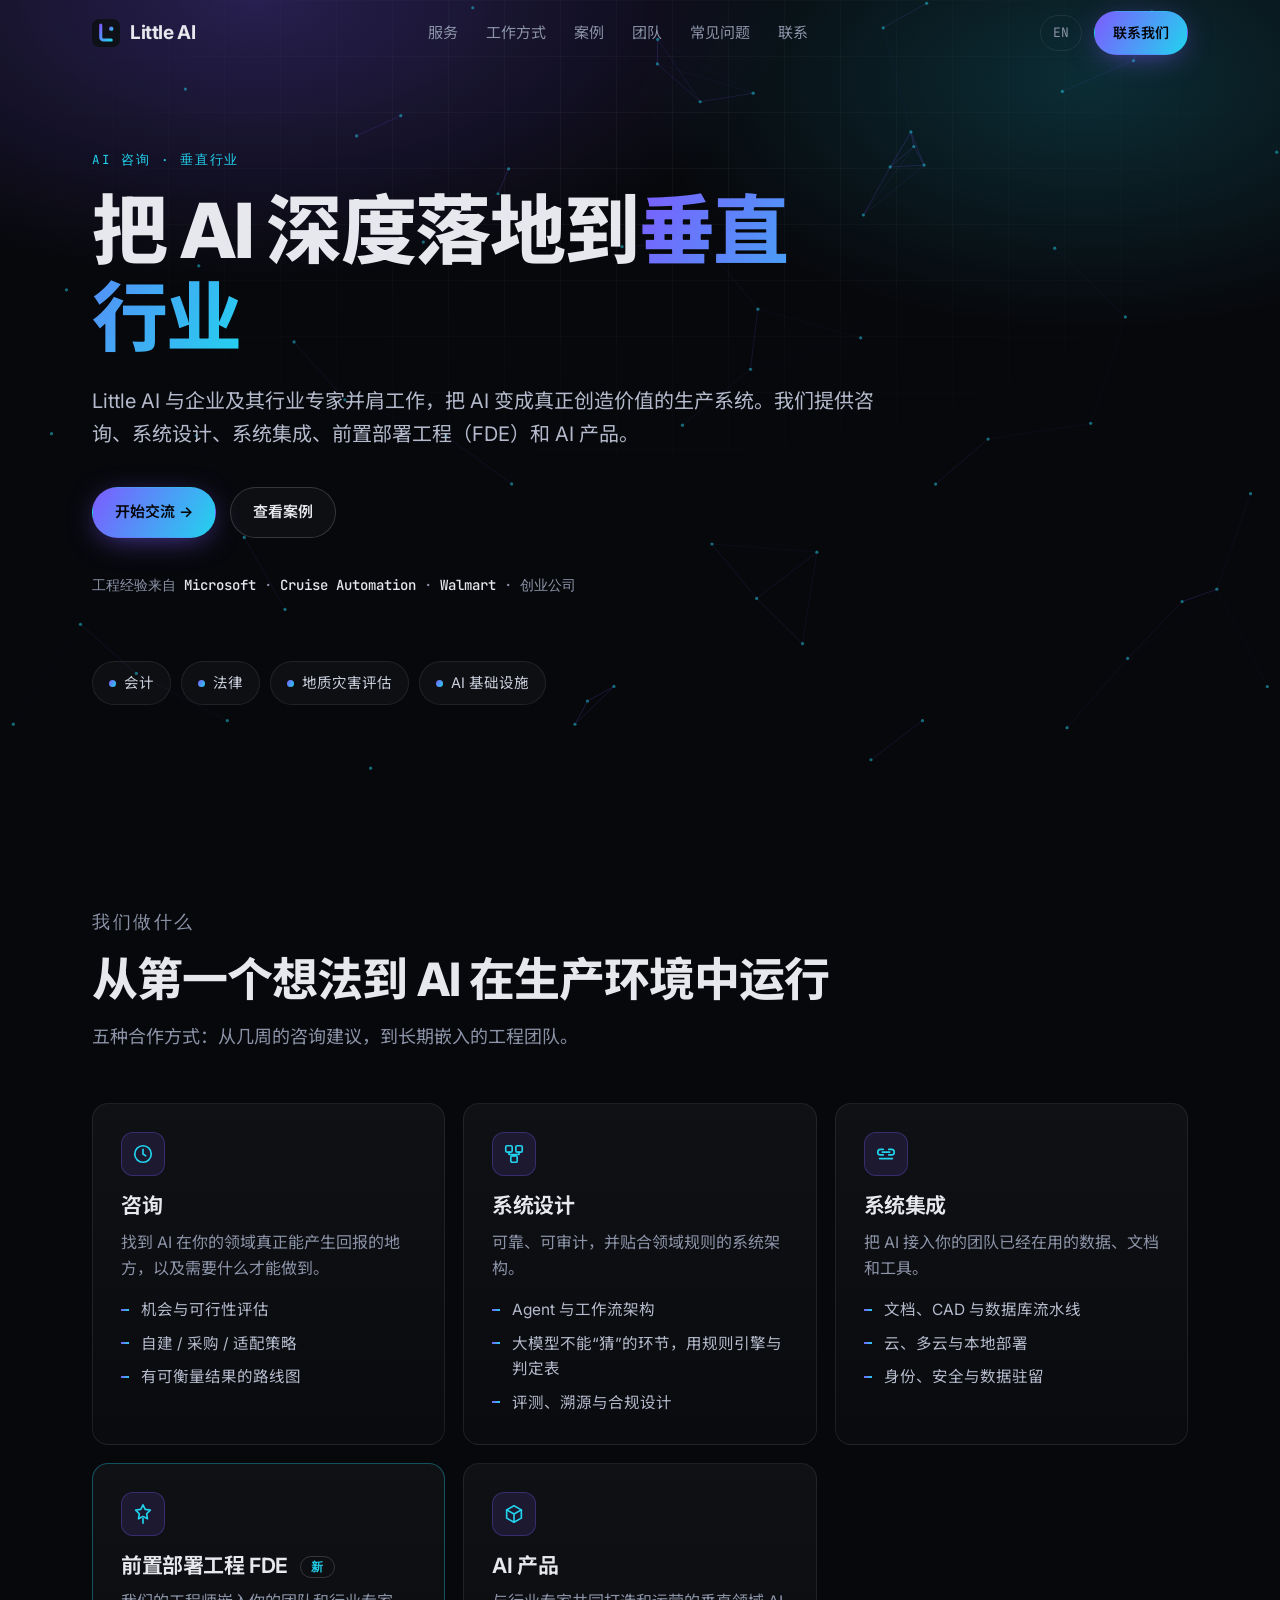
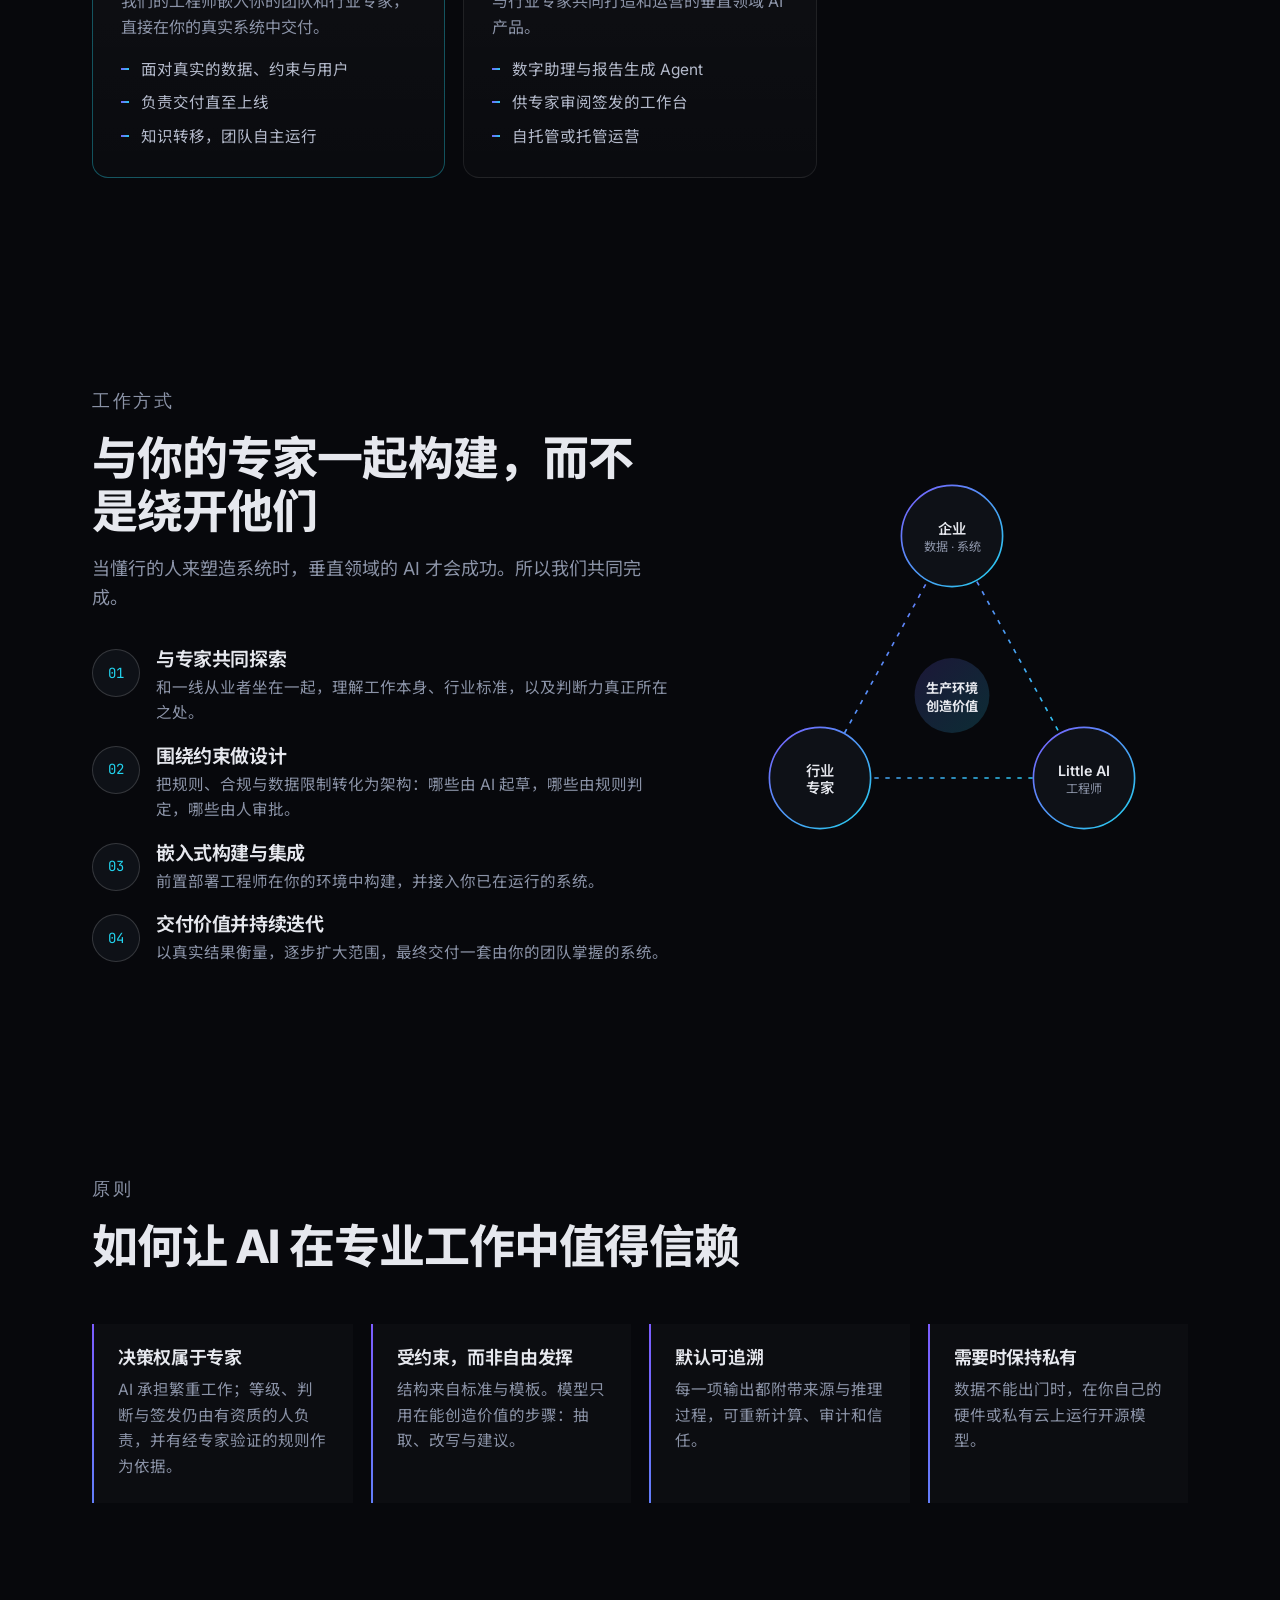
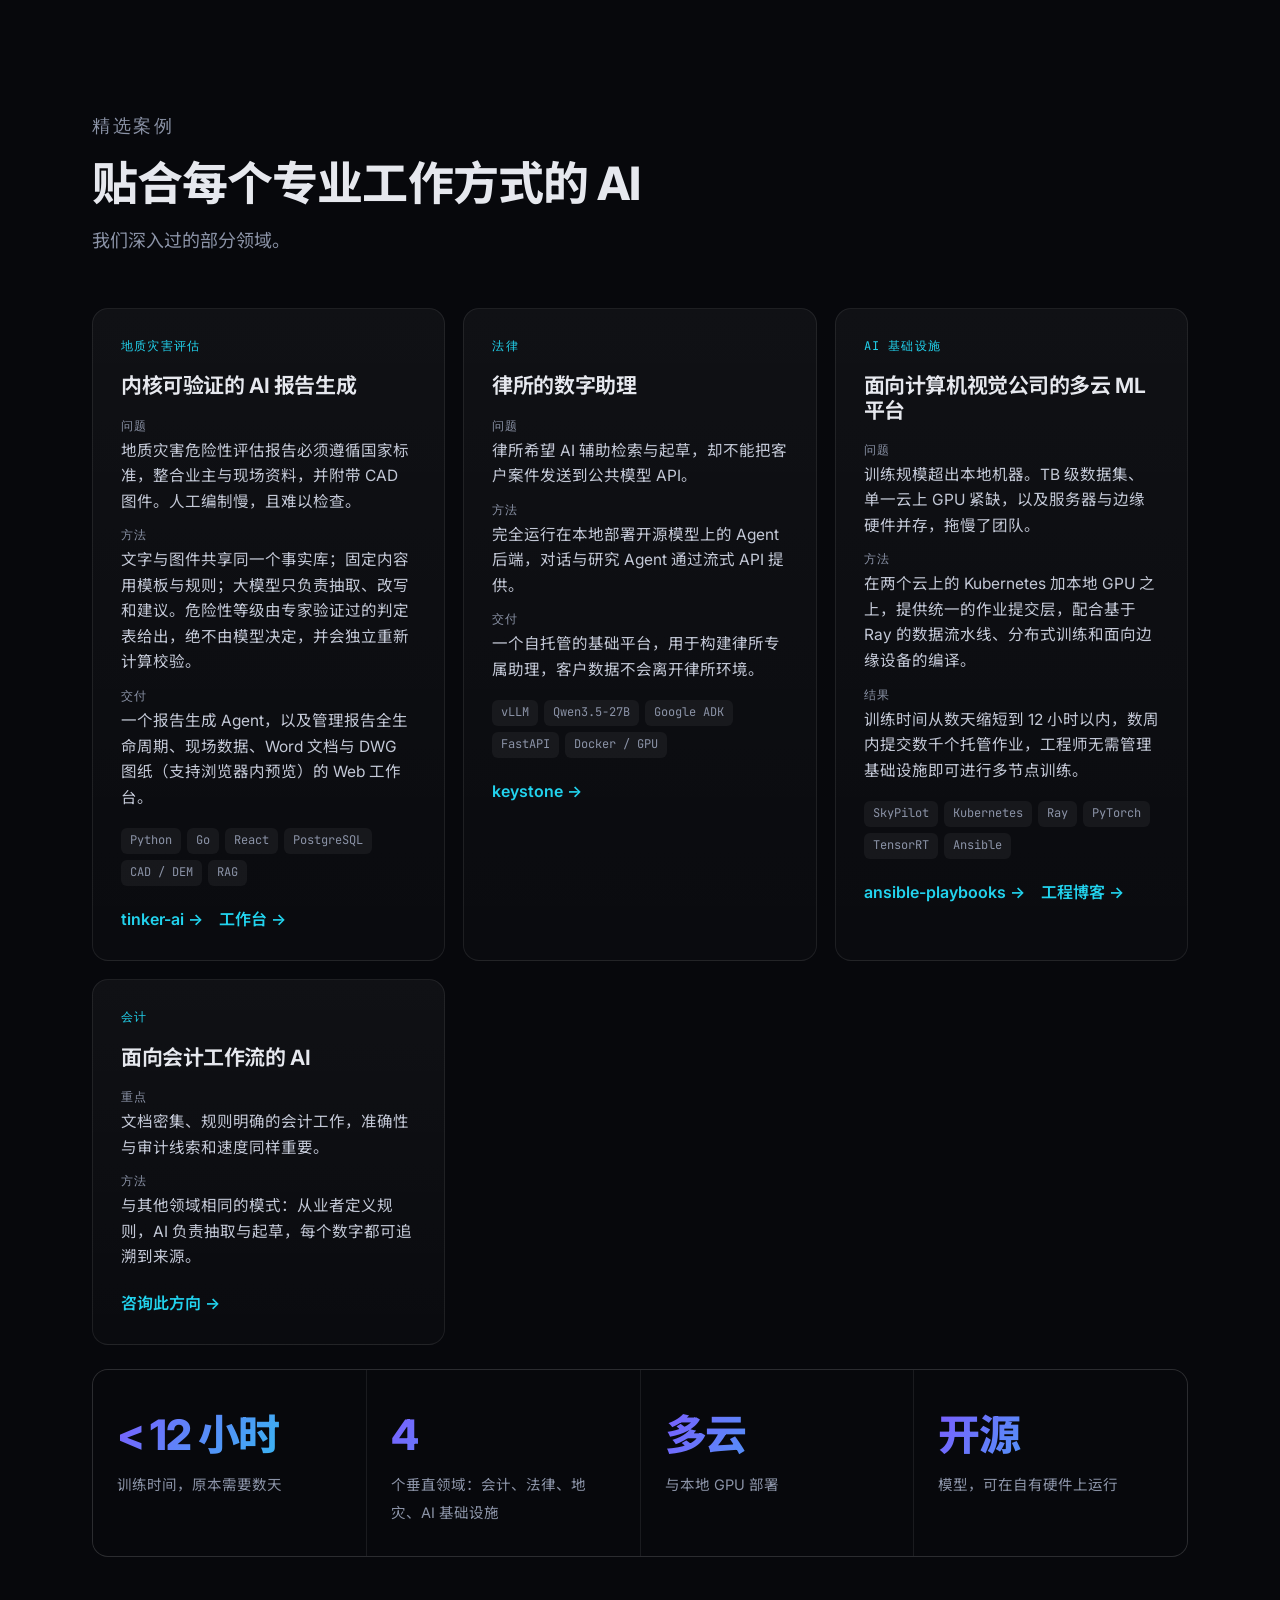
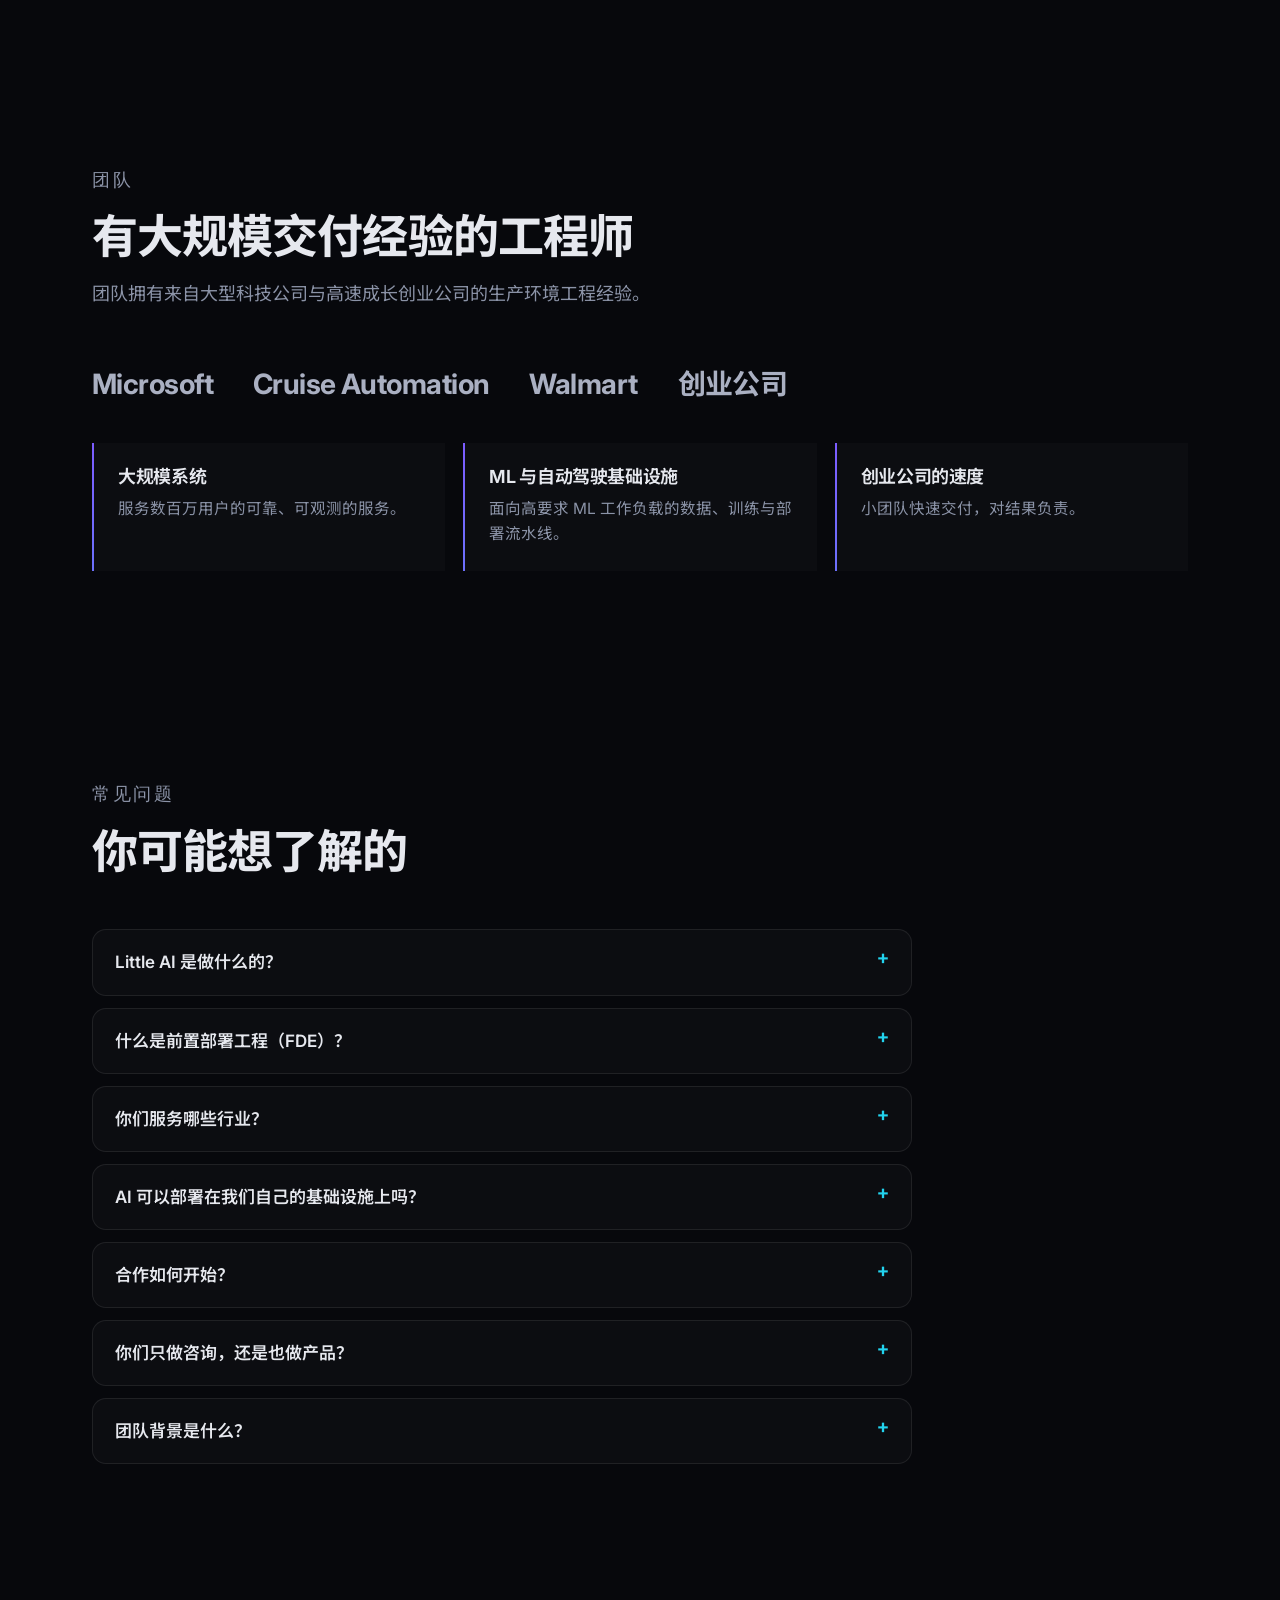
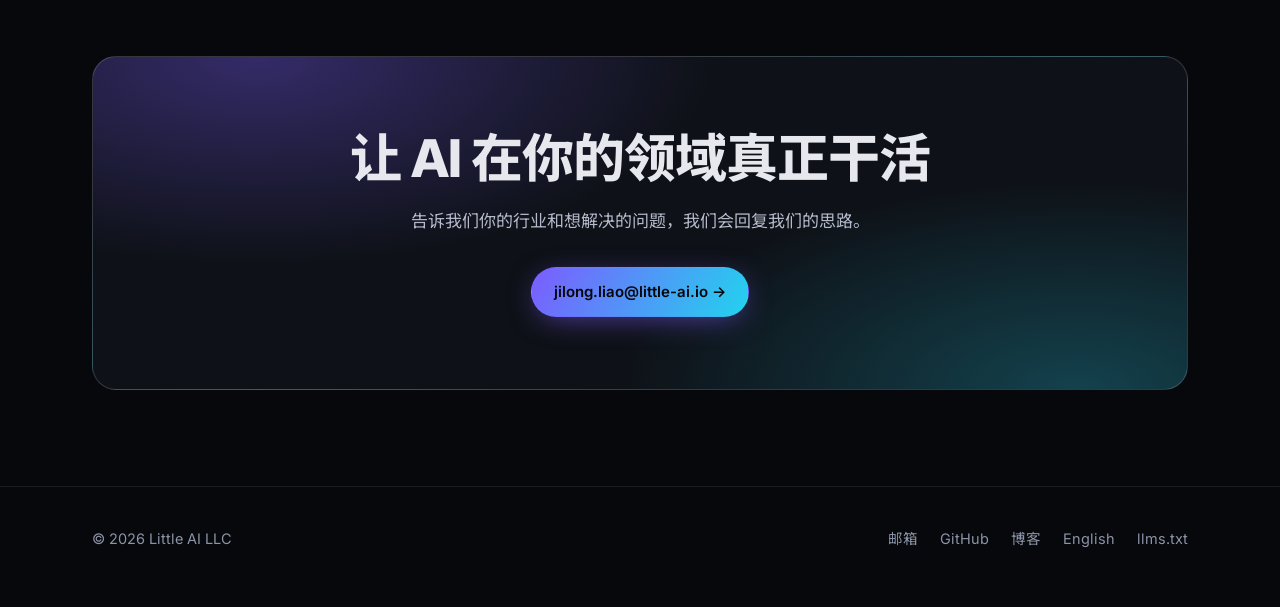
==== zh/index.html @ fb85c28c "Add Little AI landing page" ====
<!doctype html>
<html lang="zh-CN">
<head>
<meta charset="utf-8">
<meta name="viewport" content="width=device-width, initial-scale=1">
<title>Little AI — 垂直行业的 AI 深度落地</title>
<meta name="description" content="Little AI 与企业及行业专家共创，把 AI 落地到垂直领域：咨询、系统设计、系统集成、前置部署工程（FDE）与 AI 产品。">
<link rel="canonical" href="https://www.little-ai.io/zh/">
<link rel="alternate" hreflang="en" href="https://www.little-ai.io/">
<link rel="alternate" hreflang="zh-CN" href="https://www.little-ai.io/zh/">
<link rel="alternate" hreflang="x-default" href="https://www.little-ai.io/">
<link rel="alternate" type="text/markdown" href="index.md">
<meta name="theme-color" content="#07080c">
<meta property="og:type" content="website">
<meta property="og:site_name" content="Little AI">
<meta property="og:title" content="Little AI — 垂直行业的 AI 深度落地">
<meta property="og:description" content="我们与企业和行业专家并肩工作，把 AI 落地到会计、法律、地质灾害评估与 AI 基础设施等领域。">
<meta property="og:url" content="https://www.little-ai.io/zh/">
<meta property="og:image" content="https://www.little-ai.io/assets/og.png">
<meta property="og:locale" content="zh_CN">
<meta property="og:locale:alternate" content="en_US">
<meta name="twitter:card" content="summary_large_image">
<link rel="icon" type="image/svg+xml" href="../assets/favicon.svg">
<link rel="preconnect" href="https://fonts.googleapis.com">
<link rel="preconnect" href="https://fonts.gstatic.com" crossorigin>
<link rel="stylesheet" href="https://fonts.googleapis.com/css2?family=Inter:wght@400;500;600;700;800&family=JetBrains+Mono:wght@400;500&family=Noto+Sans+SC:wght@400;500;700&display=swap">
<link rel="stylesheet" href="../styles.css">
<script type="application/ld+json">
{
  "@context": "https://schema.org",
  "@graph": [
    {
      "@type": "ProfessionalService",
      "@id": "https://www.little-ai.io/#org",
      "name": "Little AI",
      "alternateName": "Little AI LLC",
      "url": "https://www.little-ai.io/zh/",
      "logo": "https://www.little-ai.io/assets/logo.svg",
      "email": "jilong.liao@little-ai.io",
      "description": "Little AI 是一家 AI 咨询公司，与企业和行业专家共同把 AI 深度落地到垂直行业。服务包括：咨询、系统设计、系统集成、前置部署工程（FDE）与 AI 产品。",
      "sameAs": ["https://github.com/little-ai-io", "https://jilongliao.github.io/"],
      "knowsAbout": ["应用 AI", "垂直领域 AI Agent", "前置部署工程", "AI 基础设施", "法律 AI", "会计 AI", "地质灾害危险性评估报告"],
      "areaServed": "Worldwide",
      "hasOfferCatalog": {
        "@type": "OfferCatalog",
        "name": "Little AI 服务",
        "itemListElement": [
          {"@type": "Offer", "itemOffered": {"@type": "Service", "name": "AI 咨询", "description": "找到 AI 在你所在领域真正创造价值的地方，并规划落地路径。"}},
          {"@type": "Offer", "itemOffered": {"@type": "Service", "name": "系统设计", "description": "可靠、可审计、贴合领域规则的 AI 系统架构。"}},
          {"@type": "Offer", "itemOffered": {"@type": "Service", "name": "系统集成", "description": "把 AI 接入现有的数据、文档与工作流。"}},
          {"@type": "Offer", "itemOffered": {"@type": "Service", "name": "前置部署工程（FDE）", "description": "工程师嵌入你的团队与行业专家，把 AI 交付到生产环境。"}},
          {"@type": "Offer", "itemOffered": {"@type": "Service", "name": "AI 产品", "description": "与行业专家共同打造和运营的垂直领域 AI 产品。"}}
        ]
      }
    },
    {
      "@type": "WebSite",
      "@id": "https://www.little-ai.io/#site",
      "url": "https://www.little-ai.io/",
      "name": "Little AI",
      "inLanguage": ["en", "zh-CN"],
      "publisher": {"@id": "https://www.little-ai.io/#org"}
    },
    {
      "@type": "WebPage",
      "@id": "https://www.little-ai.io/zh/#page",
      "url": "https://www.little-ai.io/zh/",
      "name": "Little AI — 垂直行业的 AI 深度落地",
      "inLanguage": "zh-CN",
      "isPartOf": {"@id": "https://www.little-ai.io/#site"},
      "about": {"@id": "https://www.little-ai.io/#org"}
    },
    {
      "@type": "FAQPage",
      "mainEntity": [
        {"@type": "Question", "name": "Little AI 是做什么的？", "acceptedAnswer": {"@type": "Answer", "text": "Little AI 帮助企业把 AI 深度整合进垂直领域。我们与企业及其行业专家共同工作，提供咨询、系统设计、系统集成、前置部署工程和 AI 产品。"}},
        {"@type": "Question", "name": "什么是前置部署工程（FDE）？", "acceptedAnswer": {"@type": "Answer", "text": "我们的工程师嵌入你的团队与行业专家，直接面对真实的数据和系统，负责交付直至上线，并把知识转移给你的团队，使其能够自行运行和扩展系统。"}},
        {"@type": "Question", "name": "你们服务哪些行业？", "acceptedAnswer": {"@type": "Answer", "text": "目前涉及会计、法律、地质灾害评估和 AI 基础设施。这套方法适用于任何有专业知识、标准规范和大量文档的领域。"}},
        {"@type": "Question", "name": "AI 可以部署在我们自己的基础设施上吗？", "acceptedAnswer": {"@type": "Answer", "text": "可以。当数据不能离开你的环境时，我们会在本地或私有云部署开源模型，例如运行在自托管模型上的律所助手。"}},
        {"@type": "Question", "name": "合作如何开始？", "acceptedAnswer": {"@type": "Answer", "text": "给我们发邮件。我们先与你的团队和行业专家做一次简短的需求沟通，再约定一个聚焦的首个交付物，先证明价值再扩大规模。"}},
        {"@type": "Question", "name": "你们只做咨询，还是也做产品？", "acceptedAnswer": {"@type": "Answer", "text": "两者都做。咨询与工程交付是我们的核心工作，同时我们也与行业专家一起打造垂直领域的 AI 产品。"}},
        {"@type": "Question", "name": "团队背景是什么？", "acceptedAnswer": {"@type": "Answer", "text": "团队成员拥有来自 Microsoft、Cruise Automation、Walmart 以及多家创业公司的生产环境工程经验。"}}
      ]
    }
  ]
}
</script>
</head>
<body>
<a class="skip" href="#main">跳到正文</a>

<header class="nav">
  <div class="wrap nav-inner">
    <a class="brand" href="./" aria-label="Little AI 首页"><img src="../assets/logo.svg" alt="" width="28" height="28">Little AI</a>
    <nav class="nav-links" id="nav-links" aria-label="主导航">
      <a href="#services">服务</a>
      <a href="#approach">工作方式</a>
      <a href="#work">案例</a>
      <a href="#team">团队</a>
      <a href="#faq">常见问题</a>
      <a href="#contact">联系</a>
    </nav>
    <div class="nav-actions">
      <a class="lang" href="../" hreflang="en" lang="en">EN</a>
      <a class="btn btn-primary btn-sm nav-cta" href="mailto:jilong.liao@little-ai.io?subject=Little%20AI%20%E5%92%A8%E8%AF%A2">联系我们</a>
      <button class="menu-btn" type="button" aria-label="菜单" aria-expanded="false" aria-controls="nav-links">
        <svg width="20" height="20" viewBox="0 0 24 24" fill="none" stroke="currentColor" stroke-width="2" stroke-linecap="round"><path d="M4 7h16M4 12h16M4 17h16"/></svg>
      </button>
    </div>
  </div>
</header>

<main id="main">
  <section class="hero" aria-labelledby="h-hero">
    <canvas id="net" aria-hidden="true"></canvas>
    <div class="wrap">
      <p class="eyebrow">AI 咨询 · 垂直行业</p>
      <h1 id="h-hero">把 AI 深度落地到<span class="grad-text">垂直行业</span></h1>
      <p class="lead">Little AI 与企业及其行业专家并肩工作，把 AI 变成真正创造价值的生产系统。我们提供咨询、系统设计、系统集成、前置部署工程（FDE）和 AI 产品。</p>
      <div class="hero-cta">
        <a class="btn btn-primary" href="mailto:jilong.liao@little-ai.io?subject=Little%20AI%20%E5%92%A8%E8%AF%A2">开始交流 →</a>
        <a class="btn btn-ghost" href="#work">查看案例</a>
      </div>
      <p class="hero-exp">工程经验来自 <b>Microsoft</b> · <b>Cruise Automation</b> · <b>Walmart</b> · 创业公司</p>
      <ul class="domains" aria-label="涉及领域">
        <li class="chip">会计</li>
        <li class="chip">法律</li>
        <li class="chip">地质灾害评估</li>
        <li class="chip">AI 基础设施</li>
      </ul>
    </div>
  </section>

  <section id="services" aria-labelledby="h-services">
    <div class="wrap">
      <div class="sec-head reveal">
        <p class="eyebrow">我们做什么</p>
        <h2 id="h-services">从第一个想法到 AI 在生产环境中运行</h2>
        <p>五种合作方式：从几周的咨询建议，到长期嵌入的工程团队。</p>
      </div>
      <div class="grid g-services">
        <article class="card reveal">
          <div class="icon"><svg viewBox="0 0 24 24" fill="none" stroke="currentColor" stroke-width="1.8" stroke-linecap="round" stroke-linejoin="round" aria-hidden="true"><circle cx="12" cy="12" r="9"/><path d="M12 7v5l3 2"/></svg></div>
          <h3>咨询</h3>
          <p>找到 AI 在你的领域真正能产生回报的地方，以及需要什么才能做到。</p>
          <ul><li>机会与可行性评估</li><li>自建 / 采购 / 适配策略</li><li>有可衡量结果的路线图</li></ul>
        </article>
        <article class="card reveal">
          <div class="icon"><svg viewBox="0 0 24 24" fill="none" stroke="currentColor" stroke-width="1.8" stroke-linecap="round" stroke-linejoin="round" aria-hidden="true"><rect x="3" y="3" width="7" height="7" rx="1.5"/><rect x="14" y="3" width="7" height="7" rx="1.5"/><rect x="8.5" y="14" width="7" height="7" rx="1.5"/><path d="M6.5 10v2.5h11V10M12 12.5V14"/></svg></div>
          <h3>系统设计</h3>
          <p>可靠、可审计，并贴合领域规则的系统架构。</p>
          <ul><li>Agent 与工作流架构</li><li>大模型不能“猜”的环节，用规则引擎与判定表</li><li>评测、溯源与合规设计</li></ul>
        </article>
        <article class="card reveal">
          <div class="icon"><svg viewBox="0 0 24 24" fill="none" stroke="currentColor" stroke-width="1.8" stroke-linecap="round" stroke-linejoin="round" aria-hidden="true"><path d="M9 7H6a3 3 0 0 0 0 6h3M15 7h3a3 3 0 0 1 0 6h-3M8 10h8"/><path d="M5 17h14"/></svg></div>
          <h3>系统集成</h3>
          <p>把 AI 接入你的团队已经在用的数据、文档和工具。</p>
          <ul><li>文档、CAD 与数据库流水线</li><li>云、多云与本地部署</li><li>身份、安全与数据驻留</li></ul>
        </article>
        <article class="card featured reveal">
          <div class="icon"><svg viewBox="0 0 24 24" fill="none" stroke="currentColor" stroke-width="1.8" stroke-linecap="round" stroke-linejoin="round" aria-hidden="true"><path d="M12 2l2.4 5 5.6.8-4 3.9.9 5.5-4.9-2.6-4.9 2.6.9-5.5-4-3.9 5.6-.8z"/><path d="M12 17v5"/></svg></div>
          <h3>前置部署工程 FDE <span class="tag">新</span></h3>
          <p>我们的工程师嵌入你的团队和行业专家，直接在你的真实系统中交付。</p>
          <ul><li>面对真实的数据、约束与用户</li><li>负责交付直至上线</li><li>知识转移，团队自主运行</li></ul>
        </article>
        <article class="card reveal">
          <div class="icon"><svg viewBox="0 0 24 24" fill="none" stroke="currentColor" stroke-width="1.8" stroke-linecap="round" stroke-linejoin="round" aria-hidden="true"><path d="M12 3l8 4.5v9L12 21l-8-4.5v-9z"/><path d="M12 12l8-4.5M12 12v9M12 12L4 7.5"/></svg></div>
          <h3>AI 产品</h3>
          <p>与行业专家共同打造和运营的垂直领域 AI 产品。</p>
          <ul><li>数字助理与报告生成 Agent</li><li>供专家审阅签发的工作台</li><li>自托管或托管运营</li></ul>
        </article>
      </div>
    </div>
  </section>

  <section id="approach" aria-labelledby="h-approach">
    <div class="wrap approach">
      <div>
        <div class="sec-head reveal" style="margin-bottom:36px">
          <p class="eyebrow">工作方式</p>
          <h2 id="h-approach">与你的专家一起构建，而不是绕开他们</h2>
          <p>当懂行的人来塑造系统时，垂直领域的 AI 才会成功。所以我们共同完成。</p>
        </div>
        <ol class="steps">
          <li class="reveal"><h3>与专家共同探索</h3><p>和一线从业者坐在一起，理解工作本身、行业标准，以及判断力真正所在之处。</p></li>
          <li class="reveal"><h3>围绕约束做设计</h3><p>把规则、合规与数据限制转化为架构：哪些由 AI 起草，哪些由规则判定，哪些由人审批。</p></li>
          <li class="reveal"><h3>嵌入式构建与集成</h3><p>前置部署工程师在你的环境中构建，并接入你已在运行的系统。</p></li>
          <li class="reveal"><h3>交付价值并持续迭代</h3><p>以真实结果衡量，逐步扩大范围，最终交付一套由你的团队掌握的系统。</p></li>
        </ol>
      </div>
      <figure class="reveal" style="margin:0">
        <svg class="triad" viewBox="0 0 400 380" role="img" aria-labelledby="triad-t">
          <title id="triad-t">Little AI 与企业及行业专家共同构建</title>
          <defs><linearGradient id="g" x1="0" y1="0" x2="1" y2="1"><stop offset="0" stop-color="#7c5cff"/><stop offset="1" stop-color="#22d3ee"/></linearGradient></defs>
          <path d="M200 70 L80 290 L320 290 Z" fill="none" stroke="url(#g)" stroke-width="1.5" stroke-dasharray="4 6"/>
          <g fill="#0e1117" stroke="url(#g)" stroke-width="1.5">
            <circle cx="200" cy="70" r="46"/><circle cx="80" cy="290" r="46"/><circle cx="320" cy="290" r="46"/>
          </g>
          <g fill="#e6e8ee" font-family="Inter, 'Noto Sans SC', sans-serif" font-size="13" font-weight="600" text-anchor="middle">
            <text x="200" y="68">企业</text><text x="200" y="84" font-weight="400" fill="#8b93a7" font-size="11">数据 · 系统</text>
            <text x="80" y="288">行业</text><text x="80" y="304">专家</text>
            <text x="320" y="288">Little AI</text><text x="320" y="304" font-weight="400" fill="#8b93a7" font-size="11">工程师</text>
          </g>
          <circle cx="200" cy="215" r="34" fill="url(#g)" opacity="0.18"/>
          <text x="200" y="213" text-anchor="middle" fill="#e6e8ee" font-family="Inter, 'Noto Sans SC', sans-serif" font-size="12" font-weight="700">生产环境</text>
          <text x="200" y="229" text-anchor="middle" fill="#e6e8ee" font-family="Inter, 'Noto Sans SC', sans-serif" font-size="12" font-weight="700">创造价值</text>
        </svg>
      </figure>
    </div>
  </section>

  <section aria-labelledby="h-principles">
    <div class="wrap">
      <div class="sec-head reveal">
        <p class="eyebrow">原则</p>
        <h2 id="h-principles">如何让 AI 在专业工作中值得信赖</h2>
      </div>
      <div class="grid g-4">
        <div class="principle reveal"><h3>决策权属于专家</h3><p>AI 承担繁重工作；等级、判断与签发仍由有资质的人负责，并有经专家验证的规则作为依据。</p></div>
        <div class="principle reveal"><h3>受约束，而非自由发挥</h3><p>结构来自标准与模板。模型只用在能创造价值的步骤：抽取、改写与建议。</p></div>
        <div class="principle reveal"><h3>默认可追溯</h3><p>每一项输出都附带来源与推理过程，可重新计算、审计和信任。</p></div>
        <div class="principle reveal"><h3>需要时保持私有</h3><p>数据不能出门时，在你自己的硬件或私有云上运行开源模型。</p></div>
      </div>
    </div>
  </section>

  <section id="work" aria-labelledby="h-work">
    <div class="wrap">
      <div class="sec-head reveal">
        <p class="eyebrow">精选案例</p>
        <h2 id="h-work">贴合每个专业工作方式的 AI</h2>
        <p>我们深入过的部分领域。</p>
      </div>
      <div class="grid g-cases">
        <article class="card case reveal">
          <p class="meta">地质灾害评估</p>
          <h3>内核可验证的 AI 报告生成</h3>
          <dl>
            <div><dt>问题</dt><dd>地质灾害危险性评估报告必须遵循国家标准，整合业主与现场资料，并附带 CAD 图件。人工编制慢，且难以检查。</dd></div>
            <div><dt>方法</dt><dd>文字与图件共享同一个事实库；固定内容用模板与规则；大模型只负责抽取、改写和建议。危险性等级由专家验证过的判定表给出，绝不由模型决定，并会独立重新计算校验。</dd></div>
            <div><dt>交付</dt><dd>一个报告生成 Agent，以及管理报告全生命周期、现场数据、Word 文档与 DWG 图纸（支持浏览器内预览）的 Web 工作台。</dd></div>
          </dl>
          <div class="stack"><span>Python</span><span>Go</span><span>React</span><span>PostgreSQL</span><span>CAD / DEM</span><span>RAG</span></div>
          <p class="links"><a href="https://github.com/little-ai-io/tinker-ai" rel="noopener">tinker-ai →</a><a href="https://github.com/little-ai-io/geo-hazard-assessment-workbench" rel="noopener">工作台 →</a></p>
        </article>
        <article class="card case reveal">
          <p class="meta">法律</p>
          <h3>律所的数字助理</h3>
          <dl>
            <div><dt>问题</dt><dd>律所希望 AI 辅助检索与起草，却不能把客户案件发送到公共模型 API。</dd></div>
            <div><dt>方法</dt><dd>完全运行在本地部署开源模型上的 Agent 后端，对话与研究 Agent 通过流式 API 提供。</dd></div>
            <div><dt>交付</dt><dd>一个自托管的基础平台，用于构建律所专属助理，客户数据不会离开律所环境。</dd></div>
          </dl>
          <div class="stack"><span>vLLM</span><span>Qwen3.5-27B</span><span>Google ADK</span><span>FastAPI</span><span>Docker / GPU</span></div>
          <p class="links"><a href="https://github.com/little-ai-io/keystone" rel="noopener">keystone →</a></p>
        </article>
        <article class="card case reveal">
          <p class="meta">AI 基础设施</p>
          <h3>面向计算机视觉公司的多云 ML 平台</h3>
          <dl>
            <div><dt>问题</dt><dd>训练规模超出本地机器。TB 级数据集、单一云上 GPU 紧缺，以及服务器与边缘硬件并存，拖慢了团队。</dd></div>
            <div><dt>方法</dt><dd>在两个云上的 Kubernetes 加本地 GPU 之上，提供统一的作业提交层，配合基于 Ray 的数据流水线、分布式训练和面向边缘设备的编译。</dd></div>
            <div><dt>结果</dt><dd>训练时间从数天缩短到 12 小时以内，数周内提交数千个托管作业，工程师无需管理基础设施即可进行多节点训练。</dd></div>
          </dl>
          <div class="stack"><span>SkyPilot</span><span>Kubernetes</span><span>Ray</span><span>PyTorch</span><span>TensorRT</span><span>Ansible</span></div>
          <p class="links"><a href="https://github.com/little-ai-io/ansible-playbooks" rel="noopener">ansible-playbooks →</a><a href="https://jilongliao.github.io/" rel="noopener">工程博客 →</a></p>
        </article>
        <article class="card case reveal">
          <p class="meta">会计</p>
          <h3>面向会计工作流的 AI</h3>
          <dl>
            <div><dt>重点</dt><dd>文档密集、规则明确的会计工作，准确性与审计线索和速度同样重要。</dd></div>
            <div><dt>方法</dt><dd>与其他领域相同的模式：从业者定义规则，AI 负责抽取与起草，每个数字都可追溯到来源。</dd></div>
          </dl>
          <p class="links"><a href="mailto:jilong.liao@little-ai.io?subject=%E4%BC%9A%E8%AE%A1%20AI">咨询此方向 →</a></p>
        </article>
      </div>

      <div class="stats reveal" role="list">
        <div class="stat" role="listitem"><b class="grad-text">&lt; 12 小时</b><span>训练时间，原本需要数天</span></div>
        <div class="stat" role="listitem"><b class="grad-text">4</b><span>个垂直领域：会计、法律、地灾、AI 基础设施</span></div>
        <div class="stat" role="listitem"><b class="grad-text">多云</b><span>与本地 GPU 部署</span></div>
        <div class="stat" role="listitem"><b class="grad-text">开源</b><span>模型，可在自有硬件上运行</span></div>
      </div>
    </div>
  </section>

  <section id="team" aria-labelledby="h-team">
    <div class="wrap">
      <div class="sec-head reveal">
        <p class="eyebrow">团队</p>
        <h2 id="h-team">有大规模交付经验的工程师</h2>
        <p>团队拥有来自大型科技公司与高速成长创业公司的生产环境工程经验。</p>
      </div>
      <p class="logos reveal" aria-label="过往工程经验"><span>Microsoft</span><span>Cruise Automation</span><span>Walmart</span><span>创业公司</span></p>
      <div class="grid g-4">
        <div class="principle reveal"><h3>大规模系统</h3><p>服务数百万用户的可靠、可观测的服务。</p></div>
        <div class="principle reveal"><h3>ML 与自动驾驶基础设施</h3><p>面向高要求 ML 工作负载的数据、训练与部署流水线。</p></div>
        <div class="principle reveal"><h3>创业公司的速度</h3><p>小团队快速交付，对结果负责。</p></div>
      </div>
    </div>
  </section>

  <section id="faq" aria-labelledby="h-faq">
    <div class="wrap">
      <div class="sec-head reveal">
        <p class="eyebrow">常见问题</p>
        <h2 id="h-faq">你可能想了解的</h2>
      </div>
      <div class="faq reveal">
        <details><summary>Little AI 是做什么的？</summary><p>Little AI 帮助企业把 AI 深度整合进垂直领域。我们与企业及其行业专家共同工作，提供咨询、系统设计、系统集成、前置部署工程和 AI 产品。</p></details>
        <details><summary>什么是前置部署工程（FDE）？</summary><p>我们的工程师嵌入你的团队与行业专家，直接面对真实的数据和系统，负责交付直至上线，并把知识转移给你的团队，使其能够自行运行和扩展系统。</p></details>
        <details><summary>你们服务哪些行业？</summary><p>目前涉及会计、法律、地质灾害评估和 AI 基础设施。这套方法适用于任何有专业知识、标准规范和大量文档的领域。</p></details>
        <details><summary>AI 可以部署在我们自己的基础设施上吗？</summary><p>可以。当数据不能离开你的环境时，我们会在本地或私有云部署开源模型，例如运行在自托管模型上的律所助手。</p></details>
        <details><summary>合作如何开始？</summary><p>给我们发邮件。我们先与你的团队和行业专家做一次简短的需求沟通，再约定一个聚焦的首个交付物，先证明价值再扩大规模。</p></details>
        <details><summary>你们只做咨询，还是也做产品？</summary><p>两者都做。咨询与工程交付是我们的核心工作，同时我们也与行业专家一起打造垂直领域的 AI 产品。</p></details>
        <details><summary>团队背景是什么？</summary><p>团队成员拥有来自 Microsoft、Cruise Automation、Walmart 以及多家创业公司的生产环境工程经验。</p></details>
      </div>
    </div>
  </section>

  <section id="contact" aria-labelledby="h-contact">
    <div class="wrap">
      <div class="cta-panel reveal">
        <h2 id="h-contact">让 AI 在你的领域真正干活</h2>
        <p>告诉我们你的行业和想解决的问题，我们会回复我们的思路。</p>
        <a class="btn btn-primary" href="mailto:jilong.liao@little-ai.io?subject=Little%20AI%20%E5%92%A8%E8%AF%A2">jilong.liao@little-ai.io →</a>
      </div>
    </div>
  </section>
</main>

<footer class="footer">
  <div class="wrap footer-inner">
    <p>© 2026 Little AI LLC</p>
    <nav class="footer-links" aria-label="页脚">
      <a href="mailto:jilong.liao@little-ai.io">邮箱</a>
      <a href="https://github.com/little-ai-io" rel="noopener">GitHub</a>
      <a href="https://jilongliao.github.io/" rel="noopener">博客</a>
      <a href="../" hreflang="en" lang="en">English</a>
      <a href="../llms.txt">llms.txt</a>
    </nav>
  </div>
</footer>

<script src="../main.js" defer></script>
</body>
</html>
---- styles.css ----
:root {
  --bg: #07080c;
  --surface: #0e1117;
  --surface-2: #131722;
  --border: rgba(255, 255, 255, 0.08);
  --border-strong: rgba(255, 255, 255, 0.16);
  --text: #e6e8ee;
  --muted: #8b93a7;
  --accent-1: #7c5cff;
  --accent-2: #22d3ee;
  --grad: linear-gradient(120deg, var(--accent-1), var(--accent-2));
  --radius: 16px;
  --max: 1160px;
  --font: "Inter", "Noto Sans SC", system-ui, -apple-system, "Segoe UI", "PingFang SC", "Microsoft YaHei", sans-serif;
  --mono: "JetBrains Mono", ui-monospace, SFMono-Regular, Menlo, monospace;
}

* { box-sizing: border-box; }
html { scroll-behavior: smooth; scroll-padding-top: 80px; }
body {
  margin: 0;
  background: var(--bg);
  color: var(--text);
  font-family: var(--font);
  font-size: 17px;
  line-height: 1.65;
  -webkit-font-smoothing: antialiased;
  overflow-x: hidden;
}
a { color: inherit; text-decoration: none; }
img, svg { max-width: 100%; }
h1, h2, h3 { line-height: 1.15; margin: 0; letter-spacing: -0.02em; }
p { margin: 0; }
ul, ol { margin: 0; padding: 0; list-style: none; }

.wrap { width: 100%; max-width: var(--max); margin: 0 auto; padding: 0 16px; }
@media (min-width: 720px) { .wrap { padding: 0 32px; } }

.grad-text {
  background: var(--grad);
  -webkit-background-clip: text;
  background-clip: text;
  color: transparent;
}
.eyebrow {
  font-family: var(--mono);
  font-size: 12.5px;
  letter-spacing: 0.14em;
  text-transform: uppercase;
  color: var(--accent-2);
  margin-bottom: 16px;
}
.skip {
  position: absolute; left: -999px; top: 8px;
  background: var(--accent-1); color: #fff; padding: 8px 14px; border-radius: 8px; z-index: 100;
}
.skip:focus { left: 8px; }

/* ---------- nav ---------- */
.nav {
  position: fixed; top: 0; left: 0; right: 0; z-index: 50;
  transition: background 0.25s, border-color 0.25s, backdrop-filter 0.25s;
  border-bottom: 1px solid transparent;
}
.nav.scrolled {
  background: rgba(7, 8, 12, 0.72);
  backdrop-filter: blur(14px);
  -webkit-backdrop-filter: blur(14px);
  border-color: var(--border);
}
.nav-inner { display: flex; align-items: center; justify-content: space-between; height: 66px; gap: 16px; }
.brand { display: flex; align-items: center; gap: 10px; font-weight: 700; font-size: 19px; letter-spacing: -0.02em; }
.brand img { width: 28px; height: 28px; }
.nav-links { display: flex; align-items: center; gap: 28px; font-size: 15px; color: var(--muted); }
.nav-links a:hover { color: var(--text); }
.nav-actions { display: flex; align-items: center; gap: 12px; }
.lang {
  font-family: var(--mono); font-size: 13px; color: var(--muted);
  border: 1px solid var(--border); border-radius: 999px; padding: 6px 12px;
}
.lang:hover { color: var(--text); border-color: var(--border-strong); }
.menu-btn {
  display: none; background: none; border: 1px solid var(--border); border-radius: 10px;
  color: var(--text); width: 40px; height: 40px; cursor: pointer;
}
@media (max-width: 860px) {
  .menu-btn { display: inline-flex; align-items: center; justify-content: center; }
  .nav-links {
    position: absolute; top: 66px; left: 0; right: 0; flex-direction: column; align-items: flex-start;
    gap: 0; background: rgba(7, 8, 12, 0.96); border-bottom: 1px solid var(--border);
    padding: 8px 16px 16px; display: none;
  }
  .nav-links.open { display: flex; }
  .nav-links a { padding: 12px 0; width: 100%; font-size: 17px; }
  .nav-cta { display: none; }
}

/* ---------- buttons ---------- */
.btn {
  display: inline-flex; align-items: center; gap: 8px; font: inherit; font-weight: 600; font-size: 15px;
  padding: 12px 22px; border-radius: 999px; border: 1px solid var(--border-strong);
  cursor: pointer; transition: transform 0.15s, box-shadow 0.2s, background 0.2s;
}
.btn:hover { transform: translateY(-1px); }
.btn-primary { background: var(--grad); border-color: transparent; color: #05060a; box-shadow: 0 6px 30px -8px rgba(124, 92, 255, 0.7); }
.btn-primary:hover { box-shadow: 0 10px 40px -8px rgba(34, 211, 238, 0.6); }
.btn-ghost { background: rgba(255, 255, 255, 0.03); color: var(--text); }
.btn-ghost:hover { background: rgba(255, 255, 255, 0.07); }
.btn-sm { padding: 9px 18px; font-size: 14px; }

/* ---------- hero ---------- */
.hero { position: relative; padding: 150px 0 90px; overflow: hidden; isolation: isolate; }
.hero::before {
  content: ""; position: absolute; inset: 0; z-index: -2;
  background:
    radial-gradient(60% 50% at 20% 0%, rgba(124, 92, 255, 0.28), transparent 70%),
    radial-gradient(50% 45% at 85% 10%, rgba(34, 211, 238, 0.18), transparent 70%);
}
.hero::after {
  content: ""; position: absolute; inset: 0; z-index: -1;
  background-image: linear-gradient(var(--border) 1px, transparent 1px), linear-gradient(90deg, var(--border) 1px, transparent 1px);
  background-size: 56px 56px;
  -webkit-mask-image: radial-gradient(70% 60% at 50% 20%, #000, transparent 75%);
  mask-image: radial-gradient(70% 60% at 50% 20%, #000, transparent 75%);
  opacity: 0.55;
}
#net { position: absolute; inset: 0; width: 100%; height: 100%; z-index: -1; opacity: 0.7; }
.hero h1 { font-size: clamp(38px, 6.4vw, 76px); max-width: 15ch; font-weight: 800; }
.hero .lead { margin-top: 24px; max-width: 62ch; font-size: clamp(17px, 2vw, 20px); color: #b4bacb; }
.hero-cta { margin-top: 36px; display: flex; flex-wrap: wrap; gap: 14px; }
.hero-exp { margin-top: 36px; font-size: 14px; color: var(--muted); font-family: var(--mono); }
.hero-exp b { color: var(--text); font-weight: 500; }

.domains { display: flex; flex-wrap: wrap; gap: 10px; margin-top: 64px; }
.chip {
  display: inline-flex; align-items: center; gap: 8px; padding: 9px 16px; border: 1px solid var(--border);
  border-radius: 999px; background: rgba(255, 255, 255, 0.03); font-size: 14.5px; color: #c9cedb;
}
.chip::before { content: ""; width: 7px; height: 7px; border-radius: 50%; background: var(--grad); }

/* ---------- sections ---------- */
section { padding: 96px 0; position: relative; }
.sec-head { max-width: 760px; margin-bottom: 52px; }
.sec-head h2 { font-size: clamp(30px, 4.2vw, 46px); font-weight: 750; }
.sec-head p { margin-top: 16px; color: var(--muted); font-size: 18px; }

.grid { display: grid; gap: 18px; }
.g-services { grid-template-columns: repeat(auto-fit, minmax(280px, 1fr)); }
.g-cases { grid-template-columns: repeat(auto-fit, minmax(340px, 1fr)); }
@media (max-width: 420px) { .g-cases { grid-template-columns: 1fr; } }

.card {
  --mx: 50%; --my: 0%;
  position: relative; padding: 28px; border-radius: var(--radius); border: 1px solid var(--border);
  background: linear-gradient(180deg, rgba(255, 255, 255, 0.04), rgba(255, 255, 255, 0.015));
  overflow: hidden; transition: border-color 0.25s, transform 0.25s;
}
.card::before {
  content: ""; position: absolute; inset: 0; pointer-events: none; opacity: 0; transition: opacity 0.3s;
  background: radial-gradient(360px circle at var(--mx) var(--my), rgba(124, 92, 255, 0.18), transparent 60%);
}
.card:hover { border-color: var(--border-strong); transform: translateY(-3px); }
.card:hover::before { opacity: 1; }
.card h3 { font-size: 21px; margin: 18px 0 10px; font-weight: 650; }
.card p { color: var(--muted); font-size: 16px; }
.card ul { margin-top: 16px; display: grid; gap: 8px; }
.card li { position: relative; padding-left: 20px; color: #b4bacb; font-size: 15.5px; }
.card li::before { content: ""; position: absolute; left: 0; top: 0.72em; width: 8px; height: 2px; background: var(--grad); }
.icon {
  width: 44px; height: 44px; border-radius: 12px; display: grid; place-items: center;
  background: rgba(124, 92, 255, 0.12); border: 1px solid rgba(124, 92, 255, 0.3); color: var(--accent-2);
}
.icon svg { width: 22px; height: 22px; }
.card.featured { border-color: rgba(34, 211, 238, 0.35); }
.tag {
  display: inline-block; font-family: var(--mono); font-size: 11.5px; letter-spacing: 0.08em; text-transform: uppercase;
  padding: 3px 10px; border-radius: 999px; border: 1px solid var(--border-strong); color: var(--accent-2); margin-left: 8px; vertical-align: middle;
}

/* ---------- approach ---------- */
.approach { display: grid; gap: 48px; grid-template-columns: 1.1fr 0.9fr; align-items: center; }
@media (max-width: 900px) { .approach { grid-template-columns: 1fr; } }
.steps { counter-reset: s; display: grid; gap: 20px; }
.steps li {
  counter-increment: s; position: relative; padding: 0 0 0 64px;
}
.steps li::before {
  content: counter(s, decimal-leading-zero); position: absolute; left: 0; top: 0; width: 46px; height: 46px; border-radius: 50%;
  display: grid; place-items: center; font-family: var(--mono); font-size: 14px; color: var(--accent-2); border: 1px solid var(--border-strong); background: var(--surface);
}
.steps h3 { font-size: 19px; font-weight: 650; }
.steps p { color: var(--muted); font-size: 15.5px; margin-top: 4px; }
.triad { width: 100%; max-width: 440px; margin: 0 auto; display: block; }

/* ---------- principles / team ---------- */
.g-4 { grid-template-columns: repeat(auto-fit, minmax(240px, 1fr)); }
.principle { padding: 24px; border-left: 2px solid transparent; border-image: var(--grad) 1; background: rgba(255, 255, 255, 0.02); }
.principle h3 { font-size: 18px; font-weight: 650; margin-bottom: 8px; }
.principle p { color: var(--muted); font-size: 15.5px; }

.logos { display: flex; flex-wrap: wrap; gap: 14px 40px; margin: 8px 0 36px; }
.logos span { font-size: clamp(20px, 2.8vw, 28px); font-weight: 700; letter-spacing: -0.02em; color: #aab0c2; }
.logos span:hover { color: var(--text); }

/* ---------- cases ---------- */
.case .meta { font-family: var(--mono); font-size: 12px; color: var(--accent-2); letter-spacing: 0.1em; text-transform: uppercase; }
.case dl { margin: 18px 0 0; display: grid; gap: 12px; }
.case dt { font-family: var(--mono); font-size: 11.5px; letter-spacing: 0.1em; text-transform: uppercase; color: var(--muted); }
.case dd { margin: 2px 0 0; color: #c3c8d6; font-size: 15.5px; }
.stack { display: flex; flex-wrap: wrap; gap: 6px; margin-top: 18px; }
.stack span { font-family: var(--mono); font-size: 12px; padding: 3px 9px; border-radius: 6px; background: rgba(255, 255, 255, 0.05); color: var(--muted); }
.links { margin-top: 20px; display: flex; flex-wrap: wrap; gap: 16px; font-size: 14.5px; font-weight: 600; }
.links a { color: var(--accent-2); }
.links a:hover { text-decoration: underline; }

.stats { display: grid; grid-template-columns: repeat(auto-fit, minmax(200px, 1fr)); gap: 1px; margin-top: 24px; border: 1px solid var(--border); border-radius: var(--radius); overflow: hidden; background: var(--border); }
.stat { background: var(--bg); padding: 30px 24px; }
.stat b { display: block; font-size: clamp(30px, 4vw, 42px); font-weight: 800; letter-spacing: -0.03em; }
.stat span { color: var(--muted); font-size: 14.5px; }

/* ---------- faq ---------- */
.faq { max-width: 820px; display: grid; gap: 12px; }
.faq details { border: 1px solid var(--border); border-radius: 14px; background: rgba(255, 255, 255, 0.025); padding: 0 22px; }
.faq details[open] { border-color: var(--border-strong); }
.faq summary { cursor: pointer; padding: 18px 0; font-weight: 600; font-size: 17px; list-style: none; display: flex; justify-content: space-between; gap: 16px; }
.faq summary::-webkit-details-marker { display: none; }
.faq summary::after { content: "+"; font-family: var(--mono); color: var(--accent-2); font-size: 20px; line-height: 1; }
.faq details[open] summary::after { content: "–"; }
.faq details p { padding: 0 0 20px; color: #b4bacb; font-size: 16px; }

/* ---------- cta / footer ---------- */
.cta-panel {
  position: relative; overflow: hidden; border-radius: 24px; padding: clamp(36px, 6vw, 72px); text-align: center;
  border: 1px solid var(--border-strong);
  background:
    radial-gradient(60% 90% at 15% 0%, rgba(124, 92, 255, 0.35), transparent 70%),
    radial-gradient(60% 90% at 90% 100%, rgba(34, 211, 238, 0.25), transparent 70%),
    var(--surface);
}
.cta-panel h2 { font-size: clamp(30px, 4.6vw, 52px); font-weight: 780; max-width: 18ch; margin: 0 auto; }
.cta-panel p { margin: 18px auto 32px; max-width: 56ch; color: #b4bacb; }
.footer { border-top: 1px solid var(--border); padding: 40px 0 56px; color: var(--muted); font-size: 14.5px; }
.footer-inner { display: flex; flex-wrap: wrap; justify-content: space-between; gap: 20px; }
.footer a:hover { color: var(--text); }
.footer-links { display: flex; flex-wrap: wrap; gap: 22px; }

/* ---------- progressive reveal (only when JS adds .js) ---------- */
.js .reveal { opacity: 0; transform: translateY(22px); transition: opacity 0.7s ease, transform 0.7s ease; }
.js .reveal.in { opacity: 1; transform: none; }

:focus-visible { outline: 2px solid var(--accent-2); outline-offset: 3px; border-radius: 6px; }

@media (prefers-reduced-motion: reduce) {
  html { scroll-behavior: auto; }
  .js .reveal { opacity: 1; transform: none; transition: none; }
  .card, .btn { transition: none; }
}
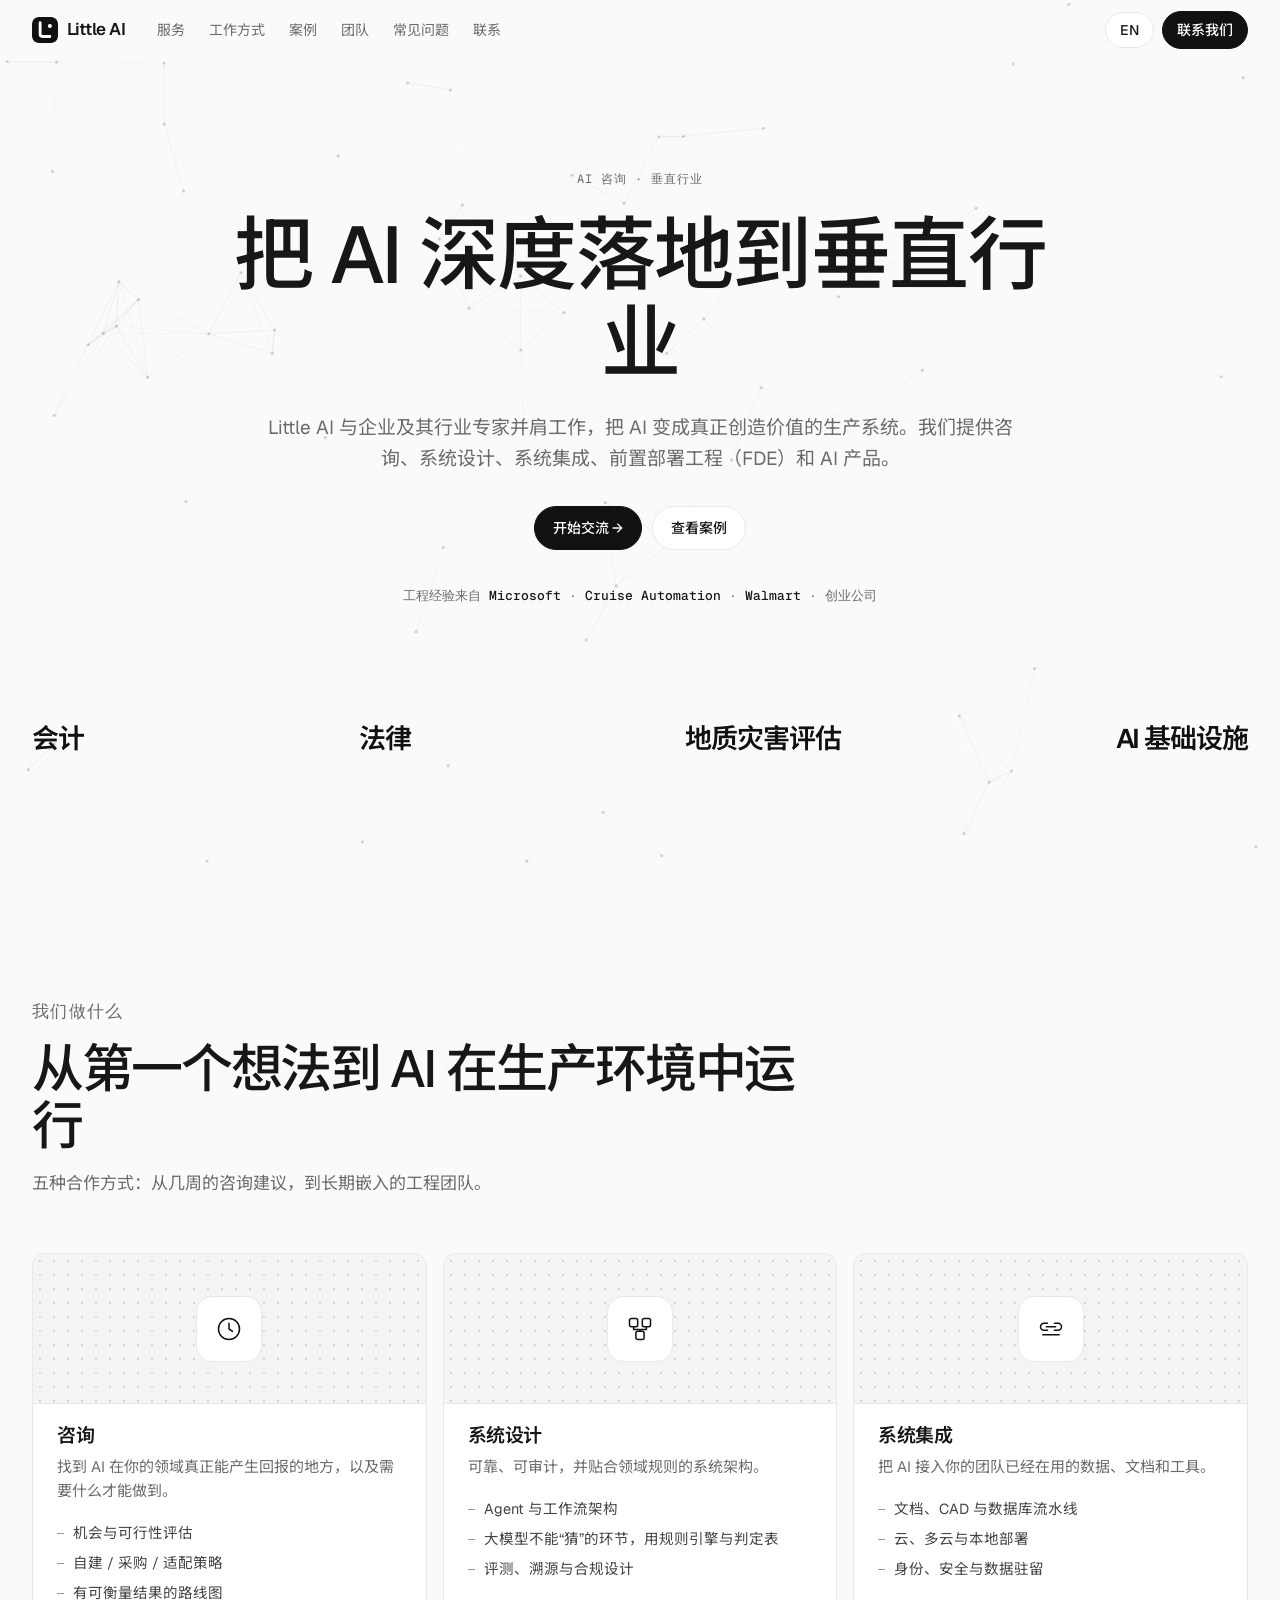
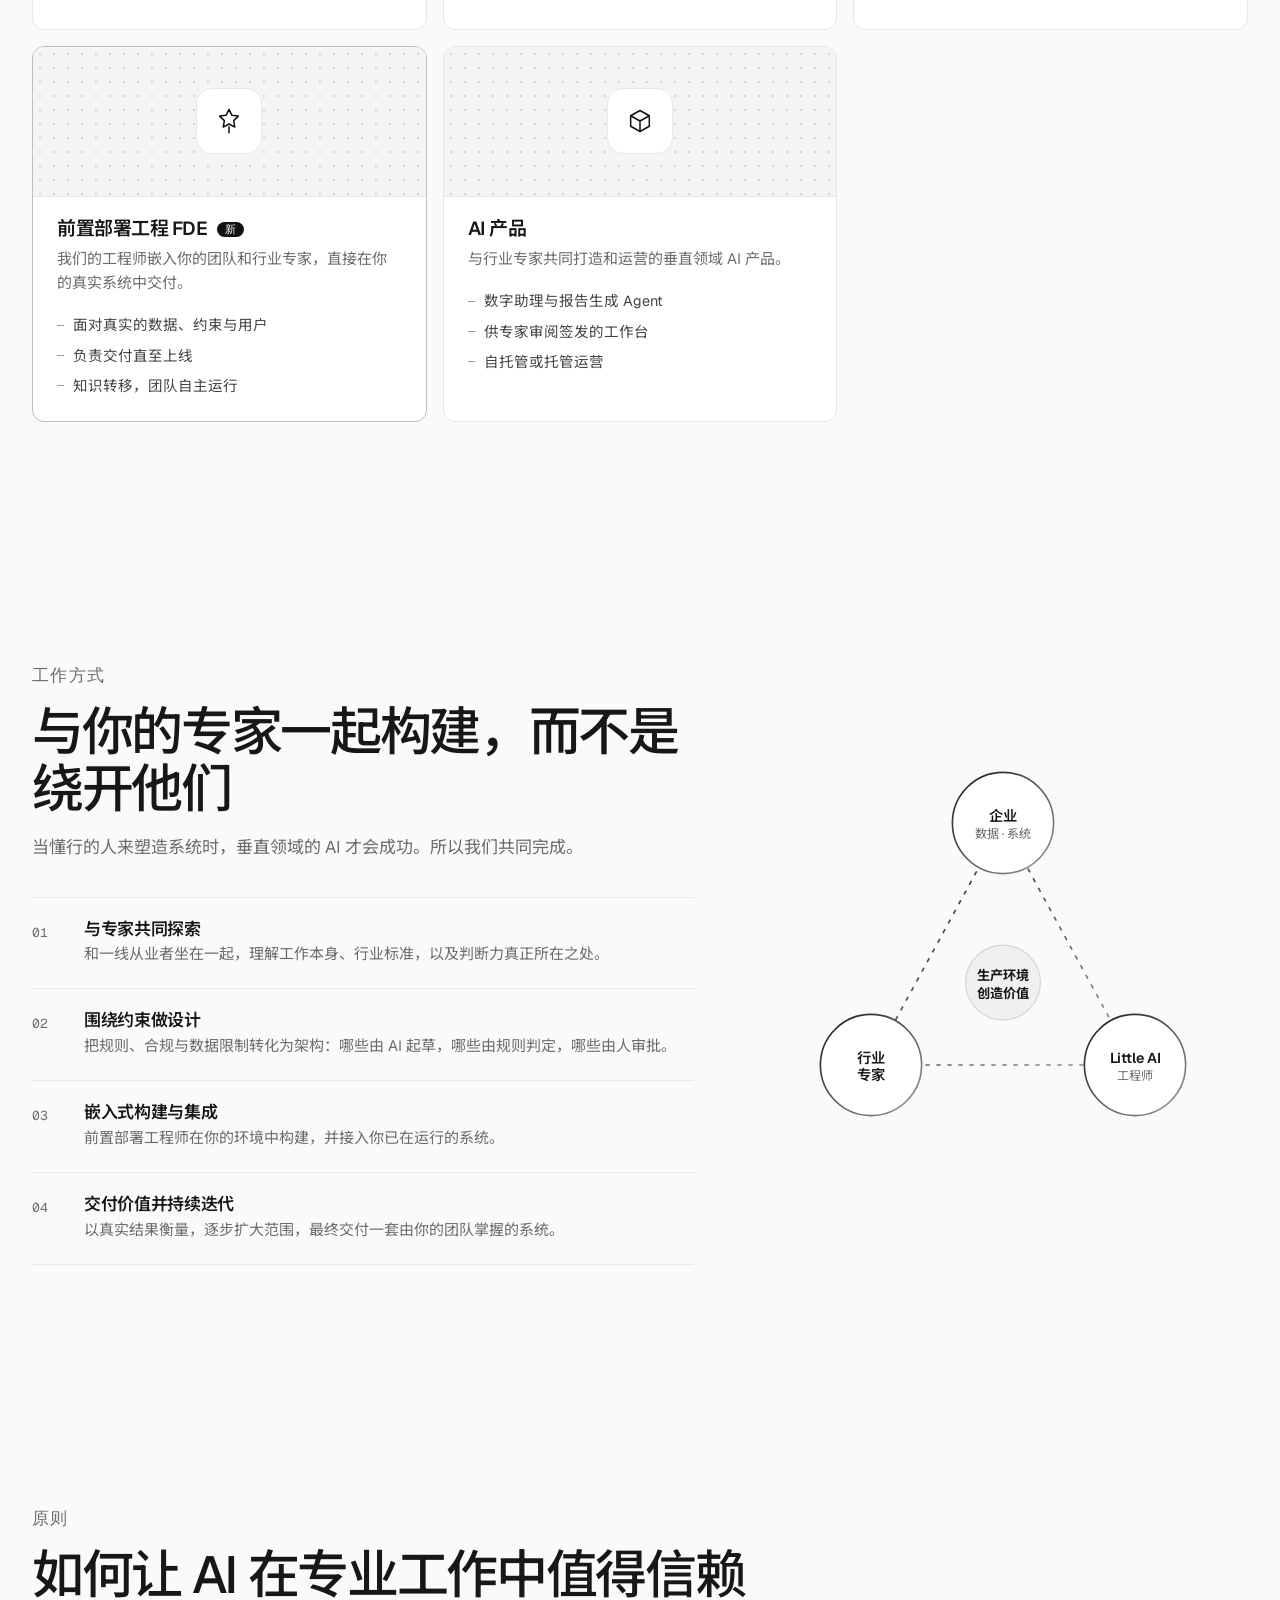
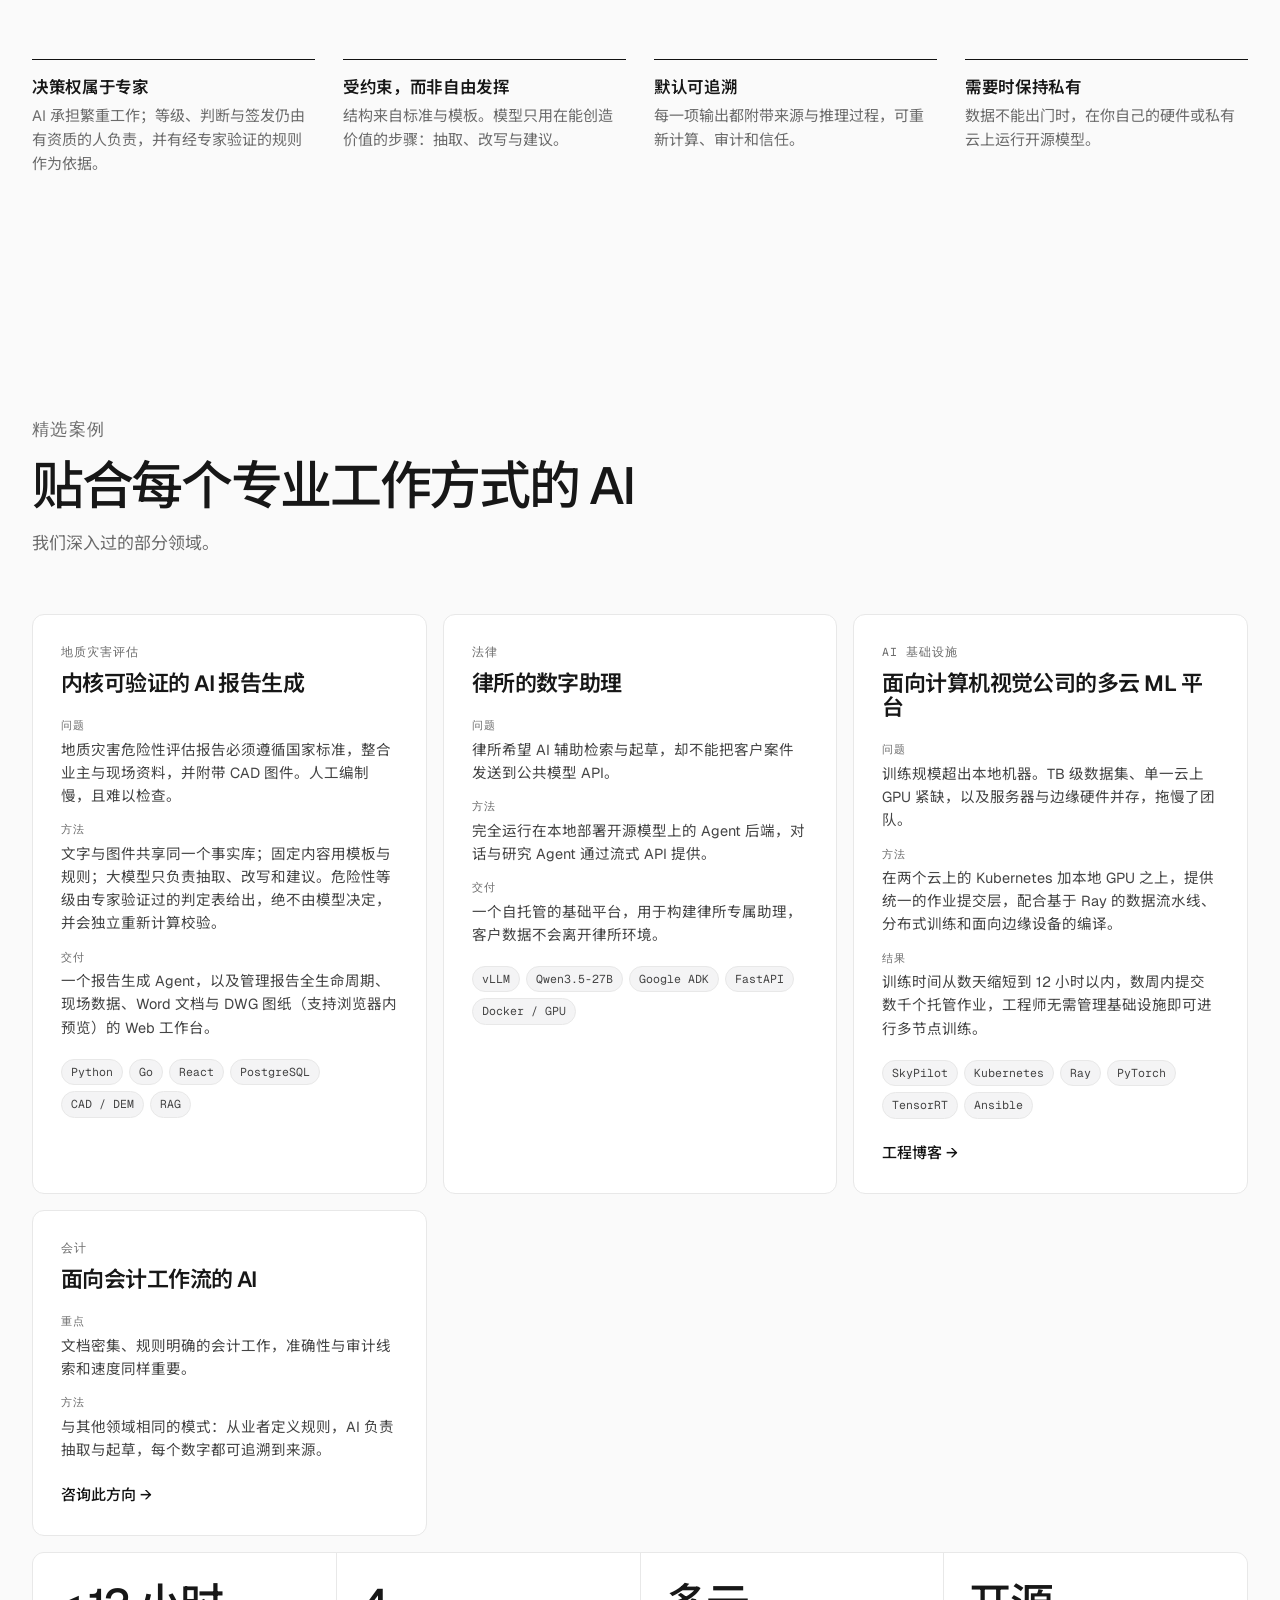
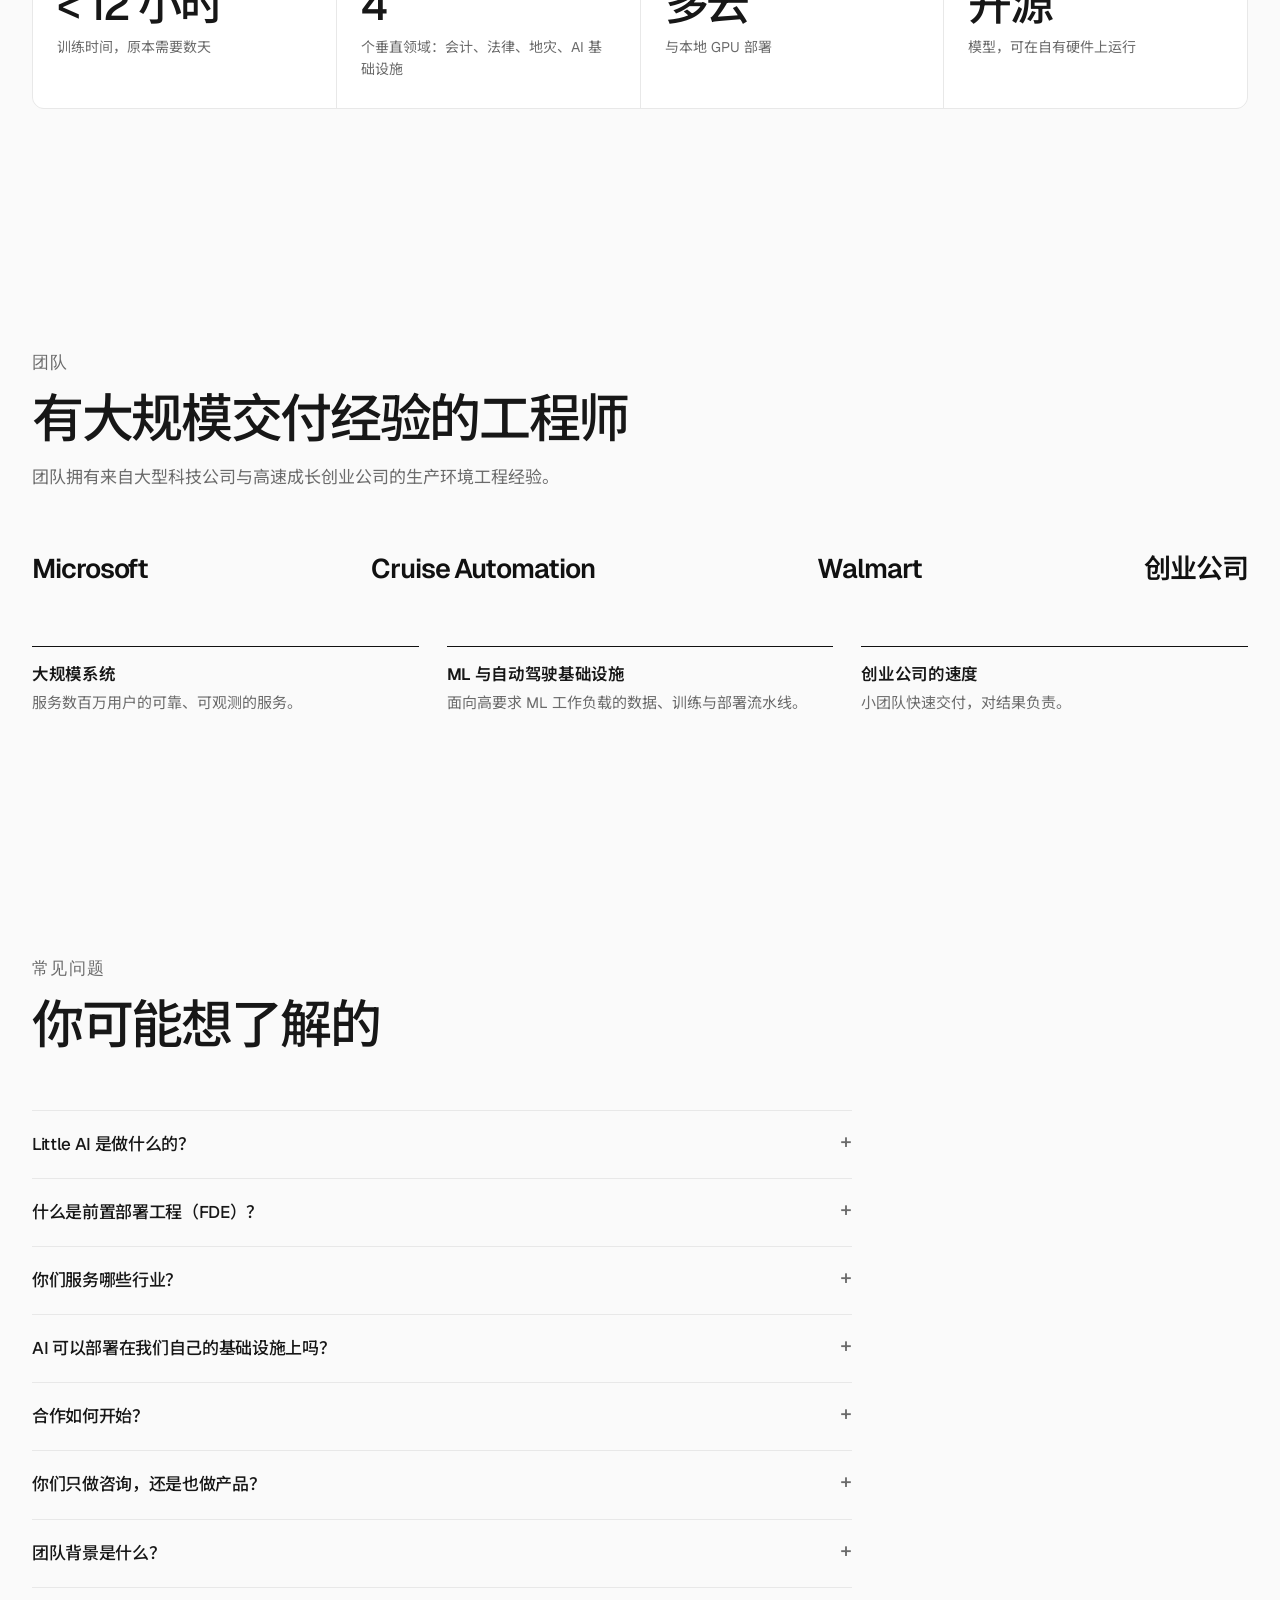
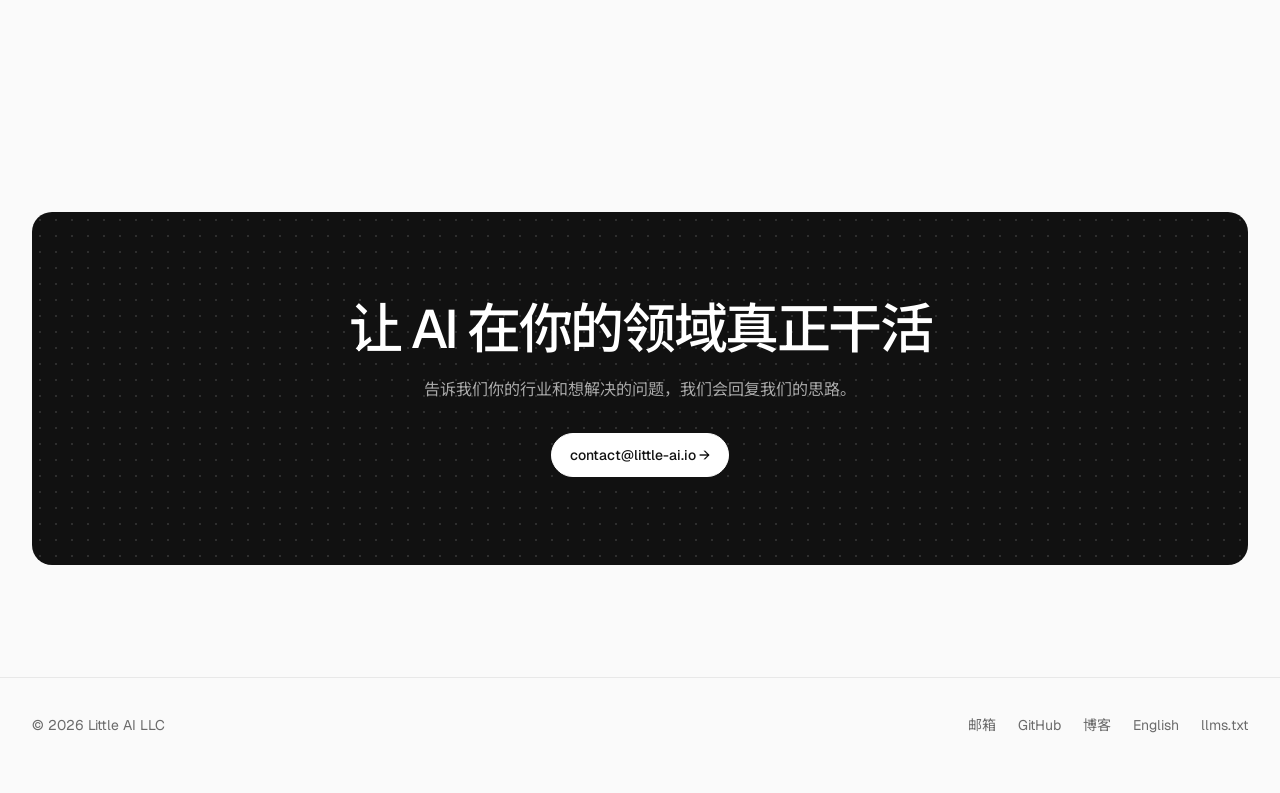
==== commit afd8cd1a: "Redesign in light minimal style, remove private repo links, update contact email Co-Authored-By: Cla" ====
--- a/zh/index.html
+++ b/zh/index.html
@@ -10,7 +10,7 @@
 <link rel="alternate" hreflang="zh-CN" href="https://www.little-ai.io/zh/">
 <link rel="alternate" hreflang="x-default" href="https://www.little-ai.io/">
 <link rel="alternate" type="text/markdown" href="index.md">
-<meta name="theme-color" content="#07080c">
+<meta name="theme-color" content="#fafafa">
 <meta property="og:type" content="website">
 <meta property="og:site_name" content="Little AI">
 <meta property="og:title" content="Little AI — 垂直行业的 AI 深度落地">
@@ -23,7 +23,7 @@
 <link rel="icon" type="image/svg+xml" href="../assets/favicon.svg">
 <link rel="preconnect" href="https://fonts.googleapis.com">
 <link rel="preconnect" href="https://fonts.gstatic.com" crossorigin>
-<link rel="stylesheet" href="https://fonts.googleapis.com/css2?family=Inter:wght@400;500;600;700;800&family=JetBrains+Mono:wght@400;500&family=Noto+Sans+SC:wght@400;500;700&display=swap">
+<link rel="stylesheet" href="https://fonts.googleapis.com/css2?family=Geist:wght@300;400;500;600;700&family=Geist+Mono:wght@400;500&family=Noto+Sans+SC:wght@400;500;700&display=swap">
 <link rel="stylesheet" href="../styles.css">
 <script type="application/ld+json">
 {
@@ -36,7 +36,7 @@
       "alternateName": "Little AI LLC",
       "url": "https://www.little-ai.io/zh/",
       "logo": "https://www.little-ai.io/assets/logo.svg",
-      "email": "jilong.liao@little-ai.io",
+      "email": "contact@little-ai.io",
       "description": "Little AI 是一家 AI 咨询公司，与企业和行业专家共同把 AI 深度落地到垂直行业。服务包括：咨询、系统设计、系统集成、前置部署工程（FDE）与 AI 产品。",
       "sameAs": ["https://github.com/little-ai-io", "https://jilongliao.github.io/"],
       "knowsAbout": ["应用 AI", "垂直领域 AI Agent", "前置部署工程", "AI 基础设施", "法律 AI", "会计 AI", "地质灾害危险性评估报告"],
@@ -102,7 +102,7 @@
     </nav>
     <div class="nav-actions">
       <a class="lang" href="../" hreflang="en" lang="en">EN</a>
-      <a class="btn btn-primary btn-sm nav-cta" href="mailto:jilong.liao@little-ai.io?subject=Little%20AI%20%E5%92%A8%E8%AF%A2">联系我们</a>
+      <a class="btn btn-primary btn-sm nav-cta" href="mailto:contact@little-ai.io?subject=Little%20AI%20%E5%92%A8%E8%AF%A2">联系我们</a>
       <button class="menu-btn" type="button" aria-label="菜单" aria-expanded="false" aria-controls="nav-links">
         <svg width="20" height="20" viewBox="0 0 24 24" fill="none" stroke="currentColor" stroke-width="2" stroke-linecap="round"><path d="M4 7h16M4 12h16M4 17h16"/></svg>
       </button>
@@ -118,7 +118,7 @@
       <h1 id="h-hero">把 AI 深度落地到<span class="grad-text">垂直行业</span></h1>
       <p class="lead">Little AI 与企业及其行业专家并肩工作，把 AI 变成真正创造价值的生产系统。我们提供咨询、系统设计、系统集成、前置部署工程（FDE）和 AI 产品。</p>
       <div class="hero-cta">
-        <a class="btn btn-primary" href="mailto:jilong.liao@little-ai.io?subject=Little%20AI%20%E5%92%A8%E8%AF%A2">开始交流 →</a>
+        <a class="btn btn-primary" href="mailto:contact@little-ai.io?subject=Little%20AI%20%E5%92%A8%E8%AF%A2">开始交流 →</a>
         <a class="btn btn-ghost" href="#work">查看案例</a>
       </div>
       <p class="hero-exp">工程经验来自 <b>Microsoft</b> · <b>Cruise Automation</b> · <b>Walmart</b> · 创业公司</p>
@@ -191,19 +191,19 @@
       <figure class="reveal" style="margin:0">
         <svg class="triad" viewBox="0 0 400 380" role="img" aria-labelledby="triad-t">
           <title id="triad-t">Little AI 与企业及行业专家共同构建</title>
-          <defs><linearGradient id="g" x1="0" y1="0" x2="1" y2="1"><stop offset="0" stop-color="#7c5cff"/><stop offset="1" stop-color="#22d3ee"/></linearGradient></defs>
+          <defs><linearGradient id="g" x1="0" y1="0" x2="1" y2="1"><stop offset="0" stop-color="#171717"/><stop offset="1" stop-color="#9a9a9a"/></linearGradient></defs>
           <path d="M200 70 L80 290 L320 290 Z" fill="none" stroke="url(#g)" stroke-width="1.5" stroke-dasharray="4 6"/>
-          <g fill="#0e1117" stroke="url(#g)" stroke-width="1.5">
+          <g fill="#ffffff" stroke="url(#g)" stroke-width="1.5">
             <circle cx="200" cy="70" r="46"/><circle cx="80" cy="290" r="46"/><circle cx="320" cy="290" r="46"/>
           </g>
-          <g fill="#e6e8ee" font-family="Inter, 'Noto Sans SC', sans-serif" font-size="13" font-weight="600" text-anchor="middle">
-            <text x="200" y="68">企业</text><text x="200" y="84" font-weight="400" fill="#8b93a7" font-size="11">数据 · 系统</text>
+          <g fill="#171717" font-family="Geist, 'Noto Sans SC', sans-serif" font-size="13" font-weight="600" text-anchor="middle">
+            <text x="200" y="68">企业</text><text x="200" y="84" font-weight="400" fill="#6b6b6b" font-size="11">数据 · 系统</text>
             <text x="80" y="288">行业</text><text x="80" y="304">专家</text>
-            <text x="320" y="288">Little AI</text><text x="320" y="304" font-weight="400" fill="#8b93a7" font-size="11">工程师</text>
+            <text x="320" y="288">Little AI</text><text x="320" y="304" font-weight="400" fill="#6b6b6b" font-size="11">工程师</text>
           </g>
-          <circle cx="200" cy="215" r="34" fill="url(#g)" opacity="0.18"/>
-          <text x="200" y="213" text-anchor="middle" fill="#e6e8ee" font-family="Inter, 'Noto Sans SC', sans-serif" font-size="12" font-weight="700">生产环境</text>
-          <text x="200" y="229" text-anchor="middle" fill="#e6e8ee" font-family="Inter, 'Noto Sans SC', sans-serif" font-size="12" font-weight="700">创造价值</text>
+          <circle cx="200" cy="215" r="34" fill="#f0f0f0" stroke="#d4d4d8"/>
+          <text x="200" y="213" text-anchor="middle" fill="#171717" font-family="Geist, 'Noto Sans SC', sans-serif" font-size="12" font-weight="700">生产环境</text>
+          <text x="200" y="229" text-anchor="middle" fill="#171717" font-family="Geist, 'Noto Sans SC', sans-serif" font-size="12" font-weight="700">创造价值</text>
         </svg>
       </figure>
     </div>
@@ -241,7 +241,6 @@
             <div><dt>交付</dt><dd>一个报告生成 Agent，以及管理报告全生命周期、现场数据、Word 文档与 DWG 图纸（支持浏览器内预览）的 Web 工作台。</dd></div>
           </dl>
           <div class="stack"><span>Python</span><span>Go</span><span>React</span><span>PostgreSQL</span><span>CAD / DEM</span><span>RAG</span></div>
-          <p class="links"><a href="https://github.com/little-ai-io/tinker-ai" rel="noopener">tinker-ai →</a><a href="https://github.com/little-ai-io/geo-hazard-assessment-workbench" rel="noopener">工作台 →</a></p>
         </article>
         <article class="card case reveal">
           <p class="meta">法律</p>
@@ -252,7 +251,6 @@
             <div><dt>交付</dt><dd>一个自托管的基础平台，用于构建律所专属助理，客户数据不会离开律所环境。</dd></div>
           </dl>
           <div class="stack"><span>vLLM</span><span>Qwen3.5-27B</span><span>Google ADK</span><span>FastAPI</span><span>Docker / GPU</span></div>
-          <p class="links"><a href="https://github.com/little-ai-io/keystone" rel="noopener">keystone →</a></p>
         </article>
         <article class="card case reveal">
           <p class="meta">AI 基础设施</p>
@@ -263,7 +261,7 @@
             <div><dt>结果</dt><dd>训练时间从数天缩短到 12 小时以内，数周内提交数千个托管作业，工程师无需管理基础设施即可进行多节点训练。</dd></div>
           </dl>
           <div class="stack"><span>SkyPilot</span><span>Kubernetes</span><span>Ray</span><span>PyTorch</span><span>TensorRT</span><span>Ansible</span></div>
-          <p class="links"><a href="https://github.com/little-ai-io/ansible-playbooks" rel="noopener">ansible-playbooks →</a><a href="https://jilongliao.github.io/" rel="noopener">工程博客 →</a></p>
+          <p class="links"><a href="https://jilongliao.github.io/" rel="noopener">工程博客 →</a></p>
         </article>
         <article class="card case reveal">
           <p class="meta">会计</p>
@@ -272,7 +270,7 @@
             <div><dt>重点</dt><dd>文档密集、规则明确的会计工作，准确性与审计线索和速度同样重要。</dd></div>
             <div><dt>方法</dt><dd>与其他领域相同的模式：从业者定义规则，AI 负责抽取与起草，每个数字都可追溯到来源。</dd></div>
           </dl>
-          <p class="links"><a href="mailto:jilong.liao@little-ai.io?subject=%E4%BC%9A%E8%AE%A1%20AI">咨询此方向 →</a></p>
+          <p class="links"><a href="mailto:contact@little-ai.io?subject=%E4%BC%9A%E8%AE%A1%20AI">咨询此方向 →</a></p>
         </article>
       </div>
 
@@ -324,7 +322,7 @@
       <div class="cta-panel reveal">
         <h2 id="h-contact">让 AI 在你的领域真正干活</h2>
         <p>告诉我们你的行业和想解决的问题，我们会回复我们的思路。</p>
-        <a class="btn btn-primary" href="mailto:jilong.liao@little-ai.io?subject=Little%20AI%20%E5%92%A8%E8%AF%A2">jilong.liao@little-ai.io →</a>
+        <a class="btn btn-primary" href="mailto:contact@little-ai.io?subject=Little%20AI%20%E5%92%A8%E8%AF%A2">contact@little-ai.io →</a>
       </div>
     </div>
   </section>
@@ -334,7 +332,7 @@
   <div class="wrap footer-inner">
     <p>© 2026 Little AI LLC</p>
     <nav class="footer-links" aria-label="页脚">
-      <a href="mailto:jilong.liao@little-ai.io">邮箱</a>
+      <a href="mailto:contact@little-ai.io">邮箱</a>
       <a href="https://github.com/little-ai-io" rel="noopener">GitHub</a>
       <a href="https://jilongliao.github.io/" rel="noopener">博客</a>
       <a href="../" hreflang="en" lang="en">English</a>
--- a/styles.css
+++ b/styles.css
@@ -1,18 +1,18 @@
 :root {
-  --bg: #07080c;
-  --surface: #0e1117;
-  --surface-2: #131722;
-  --border: rgba(255, 255, 255, 0.08);
-  --border-strong: rgba(255, 255, 255, 0.16);
-  --text: #e6e8ee;
-  --muted: #8b93a7;
-  --accent-1: #7c5cff;
-  --accent-2: #22d3ee;
-  --grad: linear-gradient(120deg, var(--accent-1), var(--accent-2));
-  --radius: 16px;
-  --max: 1160px;
-  --font: "Inter", "Noto Sans SC", system-ui, -apple-system, "Segoe UI", "PingFang SC", "Microsoft YaHei", sans-serif;
-  --mono: "JetBrains Mono", ui-monospace, SFMono-Regular, Menlo, monospace;
+  --bg: #fafafa;
+  --surface: #ffffff;
+  --panel: #f4f4f5;
+  --border: #e8e8e8;
+  --border-strong: #cfcfcf;
+  --text: #171717;
+  --text-2: #444444;
+  --muted: #6b6b6b;
+  --ink: #111111;
+  --radius: 12px;
+  --max: 1280px;
+  --font: "Geist", "Inter", "Noto Sans SC", system-ui, -apple-system, "Segoe UI", "PingFang SC", "Microsoft YaHei", sans-serif;
+  --mono: "Geist Mono", ui-monospace, SFMono-Regular, Menlo, monospace;
+  color-scheme: light;
 }
 
 * { box-sizing: border-box; }
@@ -22,233 +22,215 @@
   background: var(--bg);
   color: var(--text);
   font-family: var(--font);
-  font-size: 17px;
-  line-height: 1.65;
+  font-size: 16px;
+  line-height: 1.6;
   -webkit-font-smoothing: antialiased;
   overflow-x: hidden;
 }
+::selection { background: #171717; color: #fff; }
 a { color: inherit; text-decoration: none; }
 img, svg { max-width: 100%; }
-h1, h2, h3 { line-height: 1.15; margin: 0; letter-spacing: -0.02em; }
+h1, h2, h3 { line-height: 1.1; margin: 0; letter-spacing: -0.035em; font-weight: 500; }
 p { margin: 0; }
 ul, ol { margin: 0; padding: 0; list-style: none; }
 
-.wrap { width: 100%; max-width: var(--max); margin: 0 auto; padding: 0 16px; }
+.wrap { width: 100%; max-width: var(--max); margin: 0 auto; padding: 0 20px; }
 @media (min-width: 720px) { .wrap { padding: 0 32px; } }
 
-.grad-text {
-  background: var(--grad);
-  -webkit-background-clip: text;
-  background-clip: text;
-  color: transparent;
-}
+.grad-text { color: inherit; }
 .eyebrow {
   font-family: var(--mono);
-  font-size: 12.5px;
-  letter-spacing: 0.14em;
+  font-size: 12px;
+  letter-spacing: 0.08em;
   text-transform: uppercase;
-  color: var(--accent-2);
-  margin-bottom: 16px;
+  color: var(--muted);
+  margin-bottom: 14px;
 }
 .skip {
   position: absolute; left: -999px; top: 8px;
-  background: var(--accent-1); color: #fff; padding: 8px 14px; border-radius: 8px; z-index: 100;
+  background: var(--ink); color: #fff; padding: 8px 14px; border-radius: 999px; z-index: 100;
 }
 .skip:focus { left: 8px; }
 
 /* ---------- nav ---------- */
 .nav {
   position: fixed; top: 0; left: 0; right: 0; z-index: 50;
-  transition: background 0.25s, border-color 0.25s, backdrop-filter 0.25s;
+  transition: background 0.25s, border-color 0.25s;
   border-bottom: 1px solid transparent;
 }
 .nav.scrolled {
-  background: rgba(7, 8, 12, 0.72);
+  background: rgba(250, 250, 250, 0.82);
   backdrop-filter: blur(14px);
   -webkit-backdrop-filter: blur(14px);
   border-color: var(--border);
 }
-.nav-inner { display: flex; align-items: center; justify-content: space-between; height: 66px; gap: 16px; }
-.brand { display: flex; align-items: center; gap: 10px; font-weight: 700; font-size: 19px; letter-spacing: -0.02em; }
-.brand img { width: 28px; height: 28px; }
-.nav-links { display: flex; align-items: center; gap: 28px; font-size: 15px; color: var(--muted); }
+.nav-inner { display: flex; align-items: center; height: 60px; gap: 32px; }
+.brand { display: flex; align-items: center; gap: 9px; font-weight: 600; font-size: 17px; letter-spacing: -0.03em; }
+.brand img { width: 26px; height: 26px; border-radius: 6px; }
+.nav-links { display: flex; align-items: center; gap: 24px; font-size: 14px; color: var(--muted); margin-right: auto; }
 .nav-links a:hover { color: var(--text); }
-.nav-actions { display: flex; align-items: center; gap: 12px; }
+.nav-actions { display: flex; align-items: center; gap: 8px; }
 .lang {
-  font-family: var(--mono); font-size: 13px; color: var(--muted);
-  border: 1px solid var(--border); border-radius: 999px; padding: 6px 12px;
-}
-.lang:hover { color: var(--text); border-color: var(--border-strong); }
+  font-size: 14px; font-weight: 500; color: var(--text); background: var(--surface);
+  border: 1px solid var(--border); border-radius: 999px; padding: 6px 14px;
+}
+.lang:hover { border-color: var(--border-strong); }
 .menu-btn {
-  display: none; background: none; border: 1px solid var(--border); border-radius: 10px;
-  color: var(--text); width: 40px; height: 40px; cursor: pointer;
+  display: none; background: var(--surface); border: 1px solid var(--border); border-radius: 999px;
+  color: var(--text); width: 36px; height: 36px; cursor: pointer;
 }
 @media (max-width: 860px) {
+  .nav-inner { gap: 12px; justify-content: space-between; }
   .menu-btn { display: inline-flex; align-items: center; justify-content: center; }
   .nav-links {
-    position: absolute; top: 66px; left: 0; right: 0; flex-direction: column; align-items: flex-start;
-    gap: 0; background: rgba(7, 8, 12, 0.96); border-bottom: 1px solid var(--border);
-    padding: 8px 16px 16px; display: none;
+    position: absolute; top: 60px; left: 0; right: 0; flex-direction: column; align-items: flex-start;
+    gap: 0; background: var(--bg); border-bottom: 1px solid var(--border);
+    padding: 8px 20px 16px; display: none; margin: 0;
   }
   .nav-links.open { display: flex; }
-  .nav-links a { padding: 12px 0; width: 100%; font-size: 17px; }
+  .nav-links a { padding: 12px 0; width: 100%; font-size: 16px; color: var(--text); }
   .nav-cta { display: none; }
 }
 
 /* ---------- buttons ---------- */
 .btn {
-  display: inline-flex; align-items: center; gap: 8px; font: inherit; font-weight: 600; font-size: 15px;
-  padding: 12px 22px; border-radius: 999px; border: 1px solid var(--border-strong);
-  cursor: pointer; transition: transform 0.15s, box-shadow 0.2s, background 0.2s;
-}
-.btn:hover { transform: translateY(-1px); }
-.btn-primary { background: var(--grad); border-color: transparent; color: #05060a; box-shadow: 0 6px 30px -8px rgba(124, 92, 255, 0.7); }
-.btn-primary:hover { box-shadow: 0 10px 40px -8px rgba(34, 211, 238, 0.6); }
-.btn-ghost { background: rgba(255, 255, 255, 0.03); color: var(--text); }
-.btn-ghost:hover { background: rgba(255, 255, 255, 0.07); }
-.btn-sm { padding: 9px 18px; font-size: 14px; }
+  display: inline-flex; align-items: center; gap: 8px; font: inherit; font-weight: 500; font-size: 14px;
+  padding: 10px 18px; border-radius: 999px; border: 1px solid var(--border);
+  cursor: pointer; transition: background 0.2s, border-color 0.2s, transform 0.15s;
+}
+.btn-primary { background: var(--ink); border-color: var(--ink); color: #fff; }
+.btn-primary:hover { background: #333; border-color: #333; }
+.btn-ghost { background: var(--surface); color: var(--text); }
+.btn-ghost:hover { border-color: var(--border-strong); }
+.btn-sm { padding: 7px 14px; }
 
 /* ---------- hero ---------- */
-.hero { position: relative; padding: 150px 0 90px; overflow: hidden; isolation: isolate; }
-.hero::before {
-  content: ""; position: absolute; inset: 0; z-index: -2;
-  background:
-    radial-gradient(60% 50% at 20% 0%, rgba(124, 92, 255, 0.28), transparent 70%),
-    radial-gradient(50% 45% at 85% 10%, rgba(34, 211, 238, 0.18), transparent 70%);
-}
-.hero::after {
-  content: ""; position: absolute; inset: 0; z-index: -1;
-  background-image: linear-gradient(var(--border) 1px, transparent 1px), linear-gradient(90deg, var(--border) 1px, transparent 1px);
-  background-size: 56px 56px;
-  -webkit-mask-image: radial-gradient(70% 60% at 50% 20%, #000, transparent 75%);
-  mask-image: radial-gradient(70% 60% at 50% 20%, #000, transparent 75%);
-  opacity: 0.55;
-}
-#net { position: absolute; inset: 0; width: 100%; height: 100%; z-index: -1; opacity: 0.7; }
-.hero h1 { font-size: clamp(38px, 6.4vw, 76px); max-width: 15ch; font-weight: 800; }
-.hero .lead { margin-top: 24px; max-width: 62ch; font-size: clamp(17px, 2vw, 20px); color: #b4bacb; }
-.hero-cta { margin-top: 36px; display: flex; flex-wrap: wrap; gap: 14px; }
-.hero-exp { margin-top: 36px; font-size: 14px; color: var(--muted); font-family: var(--mono); }
+.hero { position: relative; padding: 170px 0 110px; overflow: hidden; isolation: isolate; text-align: center; }
+#net { position: absolute; inset: 0; width: 100%; height: 100%; z-index: -1; opacity: 0.55; }
+.hero .eyebrow { margin-bottom: 22px; }
+.hero h1 { font-size: clamp(40px, 6.6vw, 80px); max-width: 15ch; margin: 0 auto; letter-spacing: -0.05em; }
+:lang(zh) .hero h1 { max-width: 11em; letter-spacing: -0.02em; }
+.hero .lead { margin: 26px auto 0; max-width: 60ch; font-size: clamp(16px, 1.8vw, 19px); color: var(--muted); }
+.hero-cta { margin-top: 32px; display: flex; flex-wrap: wrap; gap: 10px; justify-content: center; }
+.hero-exp { margin-top: 36px; font-size: 13px; color: var(--muted); font-family: var(--mono); }
 .hero-exp b { color: var(--text); font-weight: 500; }
 
-.domains { display: flex; flex-wrap: wrap; gap: 10px; margin-top: 64px; }
-.chip {
-  display: inline-flex; align-items: center; gap: 8px; padding: 9px 16px; border: 1px solid var(--border);
-  border-radius: 999px; background: rgba(255, 255, 255, 0.03); font-size: 14.5px; color: #c9cedb;
-}
-.chip::before { content: ""; width: 7px; height: 7px; border-radius: 50%; background: var(--grad); }
+/* wordmark row (domains + team) */
+.domains, .logos { display: flex; flex-wrap: wrap; justify-content: space-between; align-items: center; gap: 14px 40px; }
+.domains { margin-top: 110px; text-align: left; }
+.chip, .logos span {
+  font-size: clamp(18px, 2.3vw, 27px); font-weight: 600; letter-spacing: -0.04em; color: var(--ink);
+}
+.logos { margin: 0 0 56px; }
+@media (max-width: 720px) { .domains, .logos { justify-content: flex-start; } }
 
 /* ---------- sections ---------- */
-section { padding: 96px 0; position: relative; }
-.sec-head { max-width: 760px; margin-bottom: 52px; }
-.sec-head h2 { font-size: clamp(30px, 4.2vw, 46px); font-weight: 750; }
-.sec-head p { margin-top: 16px; color: var(--muted); font-size: 18px; }
-
-.grid { display: grid; gap: 18px; }
-.g-services { grid-template-columns: repeat(auto-fit, minmax(280px, 1fr)); }
-.g-cases { grid-template-columns: repeat(auto-fit, minmax(340px, 1fr)); }
-@media (max-width: 420px) { .g-cases { grid-template-columns: 1fr; } }
+section { padding: 112px 0; position: relative; }
+.sec-head { max-width: 780px; margin-bottom: 56px; }
+.sec-head h2 { font-size: clamp(30px, 4.2vw, 52px); letter-spacing: -0.045em; }
+.sec-head p { margin-top: 16px; color: var(--muted); font-size: 17px; max-width: 54ch; }
+
+.grid { display: grid; gap: 16px; }
+.g-services { grid-template-columns: repeat(auto-fit, minmax(300px, 1fr)); }
+.g-cases { grid-template-columns: repeat(auto-fit, minmax(min(100%, 380px), 1fr)); }
 
 .card {
   --mx: 50%; --my: 0%;
-  position: relative; padding: 28px; border-radius: var(--radius); border: 1px solid var(--border);
-  background: linear-gradient(180deg, rgba(255, 255, 255, 0.04), rgba(255, 255, 255, 0.015));
-  overflow: hidden; transition: border-color 0.25s, transform 0.25s;
+  position: relative; padding: 24px; border-radius: var(--radius); border: 1px solid var(--border);
+  background: var(--surface); overflow: hidden; transition: border-color 0.2s;
 }
 .card::before {
   content: ""; position: absolute; inset: 0; pointer-events: none; opacity: 0; transition: opacity 0.3s;
-  background: radial-gradient(360px circle at var(--mx) var(--my), rgba(124, 92, 255, 0.18), transparent 60%);
-}
-.card:hover { border-color: var(--border-strong); transform: translateY(-3px); }
+  background: radial-gradient(320px circle at var(--mx) var(--my), rgba(0, 0, 0, 0.035), transparent 60%);
+}
+.card:hover { border-color: var(--border-strong); }
 .card:hover::before { opacity: 1; }
-.card h3 { font-size: 21px; margin: 18px 0 10px; font-weight: 650; }
-.card p { color: var(--muted); font-size: 16px; }
-.card ul { margin-top: 16px; display: grid; gap: 8px; }
-.card li { position: relative; padding-left: 20px; color: #b4bacb; font-size: 15.5px; }
-.card li::before { content: ""; position: absolute; left: 0; top: 0.72em; width: 8px; height: 2px; background: var(--grad); }
+.card h3 { font-size: 19px; margin: 0 0 8px; font-weight: 600; letter-spacing: -0.025em; }
+.card p { color: var(--muted); font-size: 15px; }
+.card ul { margin-top: 18px; display: grid; gap: 7px; }
+.card li { position: relative; padding-left: 16px; color: var(--text-2); font-size: 14.5px; }
+.card li::before { content: ""; position: absolute; left: 0; top: 0.8em; width: 7px; height: 1px; background: #9a9a9a; }
+
+/* pale illustration panel on top of service cards */
 .icon {
-  width: 44px; height: 44px; border-radius: 12px; display: grid; place-items: center;
-  background: rgba(124, 92, 255, 0.12); border: 1px solid rgba(124, 92, 255, 0.3); color: var(--accent-2);
-}
-.icon svg { width: 22px; height: 22px; }
-.card.featured { border-color: rgba(34, 211, 238, 0.35); }
+  margin: -24px -24px 22px; height: 150px; display: grid; place-items: center; color: var(--ink);
+  background-color: var(--panel); border-bottom: 1px solid var(--border);
+  background-image: radial-gradient(#d4d4d8 1px, transparent 1px); background-size: 14px 14px;
+}
+.icon svg { width: 66px; height: 66px; padding: 18px; stroke-width: 1.3; border-radius: 16px; border: 1px solid var(--border); background: var(--surface); }
+.card.featured { border-color: #bdbdbd; }
 .tag {
-  display: inline-block; font-family: var(--mono); font-size: 11.5px; letter-spacing: 0.08em; text-transform: uppercase;
-  padding: 3px 10px; border-radius: 999px; border: 1px solid var(--border-strong); color: var(--accent-2); margin-left: 8px; vertical-align: middle;
+  display: inline-block; font-family: var(--mono); font-size: 10.5px; letter-spacing: 0.06em; text-transform: uppercase;
+  padding: 2px 8px; border-radius: 999px; background: var(--ink); color: #fff; margin-left: 6px; vertical-align: middle; font-weight: 500;
 }
 
 /* ---------- approach ---------- */
-.approach { display: grid; gap: 48px; grid-template-columns: 1.1fr 0.9fr; align-items: center; }
-@media (max-width: 900px) { .approach { grid-template-columns: 1fr; } }
-.steps { counter-reset: s; display: grid; gap: 20px; }
-.steps li {
-  counter-increment: s; position: relative; padding: 0 0 0 64px;
-}
+.approach { display: grid; gap: 64px; grid-template-columns: 1.15fr 0.85fr; align-items: center; }
+@media (max-width: 900px) { .approach { grid-template-columns: 1fr; gap: 40px; } }
+.steps { counter-reset: s; display: grid; gap: 0; }
+.steps li { counter-increment: s; position: relative; padding: 22px 0 22px 52px; border-top: 1px solid var(--border); }
+.steps li:last-child { border-bottom: 1px solid var(--border); }
 .steps li::before {
-  content: counter(s, decimal-leading-zero); position: absolute; left: 0; top: 0; width: 46px; height: 46px; border-radius: 50%;
-  display: grid; place-items: center; font-family: var(--mono); font-size: 14px; color: var(--accent-2); border: 1px solid var(--border-strong); background: var(--surface);
-}
-.steps h3 { font-size: 19px; font-weight: 650; }
-.steps p { color: var(--muted); font-size: 15.5px; margin-top: 4px; }
+  content: counter(s, decimal-leading-zero); position: absolute; left: 0; top: 25px;
+  font-family: var(--mono); font-size: 13px; color: var(--muted);
+}
+.steps h3 { font-size: 17px; font-weight: 600; letter-spacing: -0.02em; }
+.steps p { color: var(--muted); font-size: 15px; margin-top: 4px; }
 .triad { width: 100%; max-width: 440px; margin: 0 auto; display: block; }
 
 /* ---------- principles / team ---------- */
-.g-4 { grid-template-columns: repeat(auto-fit, minmax(240px, 1fr)); }
-.principle { padding: 24px; border-left: 2px solid transparent; border-image: var(--grad) 1; background: rgba(255, 255, 255, 0.02); }
-.principle h3 { font-size: 18px; font-weight: 650; margin-bottom: 8px; }
-.principle p { color: var(--muted); font-size: 15.5px; }
-
-.logos { display: flex; flex-wrap: wrap; gap: 14px 40px; margin: 8px 0 36px; }
-.logos span { font-size: clamp(20px, 2.8vw, 28px); font-weight: 700; letter-spacing: -0.02em; color: #aab0c2; }
-.logos span:hover { color: var(--text); }
+.g-4 { grid-template-columns: repeat(auto-fit, minmax(230px, 1fr)); gap: 32px 28px; }
+.principle { padding-top: 18px; border-top: 1px solid var(--ink); }
+.principle h3 { font-size: 16.5px; font-weight: 600; margin-bottom: 8px; letter-spacing: -0.02em; }
+.principle p { color: var(--muted); font-size: 15px; }
 
 /* ---------- cases ---------- */
-.case .meta { font-family: var(--mono); font-size: 12px; color: var(--accent-2); letter-spacing: 0.1em; text-transform: uppercase; }
-.case dl { margin: 18px 0 0; display: grid; gap: 12px; }
-.case dt { font-family: var(--mono); font-size: 11.5px; letter-spacing: 0.1em; text-transform: uppercase; color: var(--muted); }
-.case dd { margin: 2px 0 0; color: #c3c8d6; font-size: 15.5px; }
-.stack { display: flex; flex-wrap: wrap; gap: 6px; margin-top: 18px; }
-.stack span { font-family: var(--mono); font-size: 12px; padding: 3px 9px; border-radius: 6px; background: rgba(255, 255, 255, 0.05); color: var(--muted); }
-.links { margin-top: 20px; display: flex; flex-wrap: wrap; gap: 16px; font-size: 14.5px; font-weight: 600; }
-.links a { color: var(--accent-2); }
-.links a:hover { text-decoration: underline; }
-
-.stats { display: grid; grid-template-columns: repeat(auto-fit, minmax(200px, 1fr)); gap: 1px; margin-top: 24px; border: 1px solid var(--border); border-radius: var(--radius); overflow: hidden; background: var(--border); }
-.stat { background: var(--bg); padding: 30px 24px; }
-.stat b { display: block; font-size: clamp(30px, 4vw, 42px); font-weight: 800; letter-spacing: -0.03em; }
-.stat span { color: var(--muted); font-size: 14.5px; }
+.case { padding: 28px; }
+.case .meta { font-family: var(--mono); font-size: 11.5px; color: var(--muted); letter-spacing: 0.08em; text-transform: uppercase; }
+.case h3 { margin: 10px 0 0; font-size: 22px; }
+.case dl { margin: 22px 0 0; display: grid; gap: 14px; }
+.case dt { font-family: var(--mono); font-size: 11px; letter-spacing: 0.08em; text-transform: uppercase; color: var(--muted); }
+.case dd { margin: 3px 0 0; color: var(--text-2); font-size: 14.5px; }
+.stack { display: flex; flex-wrap: wrap; gap: 6px; margin-top: 20px; }
+.stack span { font-family: var(--mono); font-size: 11.5px; padding: 3px 9px; border-radius: 999px; background: var(--panel); border: 1px solid var(--border); color: var(--text-2); }
+.links { margin-top: 22px; display: flex; flex-wrap: wrap; gap: 18px; font-size: 14px; font-weight: 500; }
+.links a { color: var(--ink); }
+.links a:hover { text-decoration: underline; text-underline-offset: 3px; }
+
+.stats { display: grid; grid-template-columns: repeat(auto-fit, minmax(210px, 1fr)); gap: 1px; margin-top: 16px; border: 1px solid var(--border); border-radius: var(--radius); overflow: hidden; background: var(--border); }
+.stat { background: var(--surface); padding: 28px 24px; }
+.stat b { display: block; font-size: clamp(30px, 4vw, 44px); font-weight: 500; letter-spacing: -0.05em; line-height: 1.1; }
+.stat span { color: var(--muted); font-size: 14px; display: block; margin-top: 6px; }
 
 /* ---------- faq ---------- */
-.faq { max-width: 820px; display: grid; gap: 12px; }
-.faq details { border: 1px solid var(--border); border-radius: 14px; background: rgba(255, 255, 255, 0.025); padding: 0 22px; }
-.faq details[open] { border-color: var(--border-strong); }
-.faq summary { cursor: pointer; padding: 18px 0; font-weight: 600; font-size: 17px; list-style: none; display: flex; justify-content: space-between; gap: 16px; }
+.faq { max-width: 820px; border-top: 1px solid var(--border); }
+.faq details { border-bottom: 1px solid var(--border); }
+.faq summary { cursor: pointer; padding: 20px 0; font-weight: 500; font-size: 17px; letter-spacing: -0.02em; list-style: none; display: flex; justify-content: space-between; gap: 16px; }
 .faq summary::-webkit-details-marker { display: none; }
-.faq summary::after { content: "+"; font-family: var(--mono); color: var(--accent-2); font-size: 20px; line-height: 1; }
-.faq details[open] summary::after { content: "–"; }
-.faq details p { padding: 0 0 20px; color: #b4bacb; font-size: 16px; }
+.faq summary::after { content: "+"; font-family: var(--mono); color: var(--muted); font-size: 20px; line-height: 1; }
+.faq details[open] summary::after { content: "−"; }
+.faq details p { padding: 0 0 22px; color: var(--muted); font-size: 15.5px; max-width: 70ch; }
 
 /* ---------- cta / footer ---------- */
 .cta-panel {
-  position: relative; overflow: hidden; border-radius: 24px; padding: clamp(36px, 6vw, 72px); text-align: center;
-  border: 1px solid var(--border-strong);
-  background:
-    radial-gradient(60% 90% at 15% 0%, rgba(124, 92, 255, 0.35), transparent 70%),
-    radial-gradient(60% 90% at 90% 100%, rgba(34, 211, 238, 0.25), transparent 70%),
-    var(--surface);
-}
-.cta-panel h2 { font-size: clamp(30px, 4.6vw, 52px); font-weight: 780; max-width: 18ch; margin: 0 auto; }
-.cta-panel p { margin: 18px auto 32px; max-width: 56ch; color: #b4bacb; }
-.footer { border-top: 1px solid var(--border); padding: 40px 0 56px; color: var(--muted); font-size: 14.5px; }
+  position: relative; overflow: hidden; border-radius: 20px; padding: clamp(44px, 7vw, 88px) 24px; text-align: center;
+  background: var(--ink); color: #fff;
+  background-image: radial-gradient(rgba(255,255,255,.12) 1px, transparent 1px); background-size: 16px 16px;
+}
+.cta-panel h2 { font-size: clamp(30px, 4.6vw, 54px); max-width: 17ch; margin: 0 auto; letter-spacing: -0.045em; }
+.cta-panel p { margin: 18px auto 30px; max-width: 54ch; color: #a8a8a8; }
+.cta-panel .btn-primary { background: #fff; color: var(--ink); border-color: #fff; }
+.cta-panel .btn-primary:hover { background: #e6e6e6; border-color: #e6e6e6; }
+.footer { border-top: 1px solid var(--border); padding: 36px 0 56px; color: var(--muted); font-size: 14px; }
 .footer-inner { display: flex; flex-wrap: wrap; justify-content: space-between; gap: 20px; }
 .footer a:hover { color: var(--text); }
 .footer-links { display: flex; flex-wrap: wrap; gap: 22px; }
 
 /* ---------- progressive reveal (only when JS adds .js) ---------- */
-.js .reveal { opacity: 0; transform: translateY(22px); transition: opacity 0.7s ease, transform 0.7s ease; }
+.js .reveal { opacity: 0; transform: translateY(16px); transition: opacity 0.6s ease, transform 0.6s ease; }
 .js .reveal.in { opacity: 1; transform: none; }
 
-:focus-visible { outline: 2px solid var(--accent-2); outline-offset: 3px; border-radius: 6px; }
+:focus-visible { outline: 2px solid #0070f3; outline-offset: 3px; border-radius: 6px; }
 
 @media (prefers-reduced-motion: reduce) {
   html { scroll-behavior: auto; }
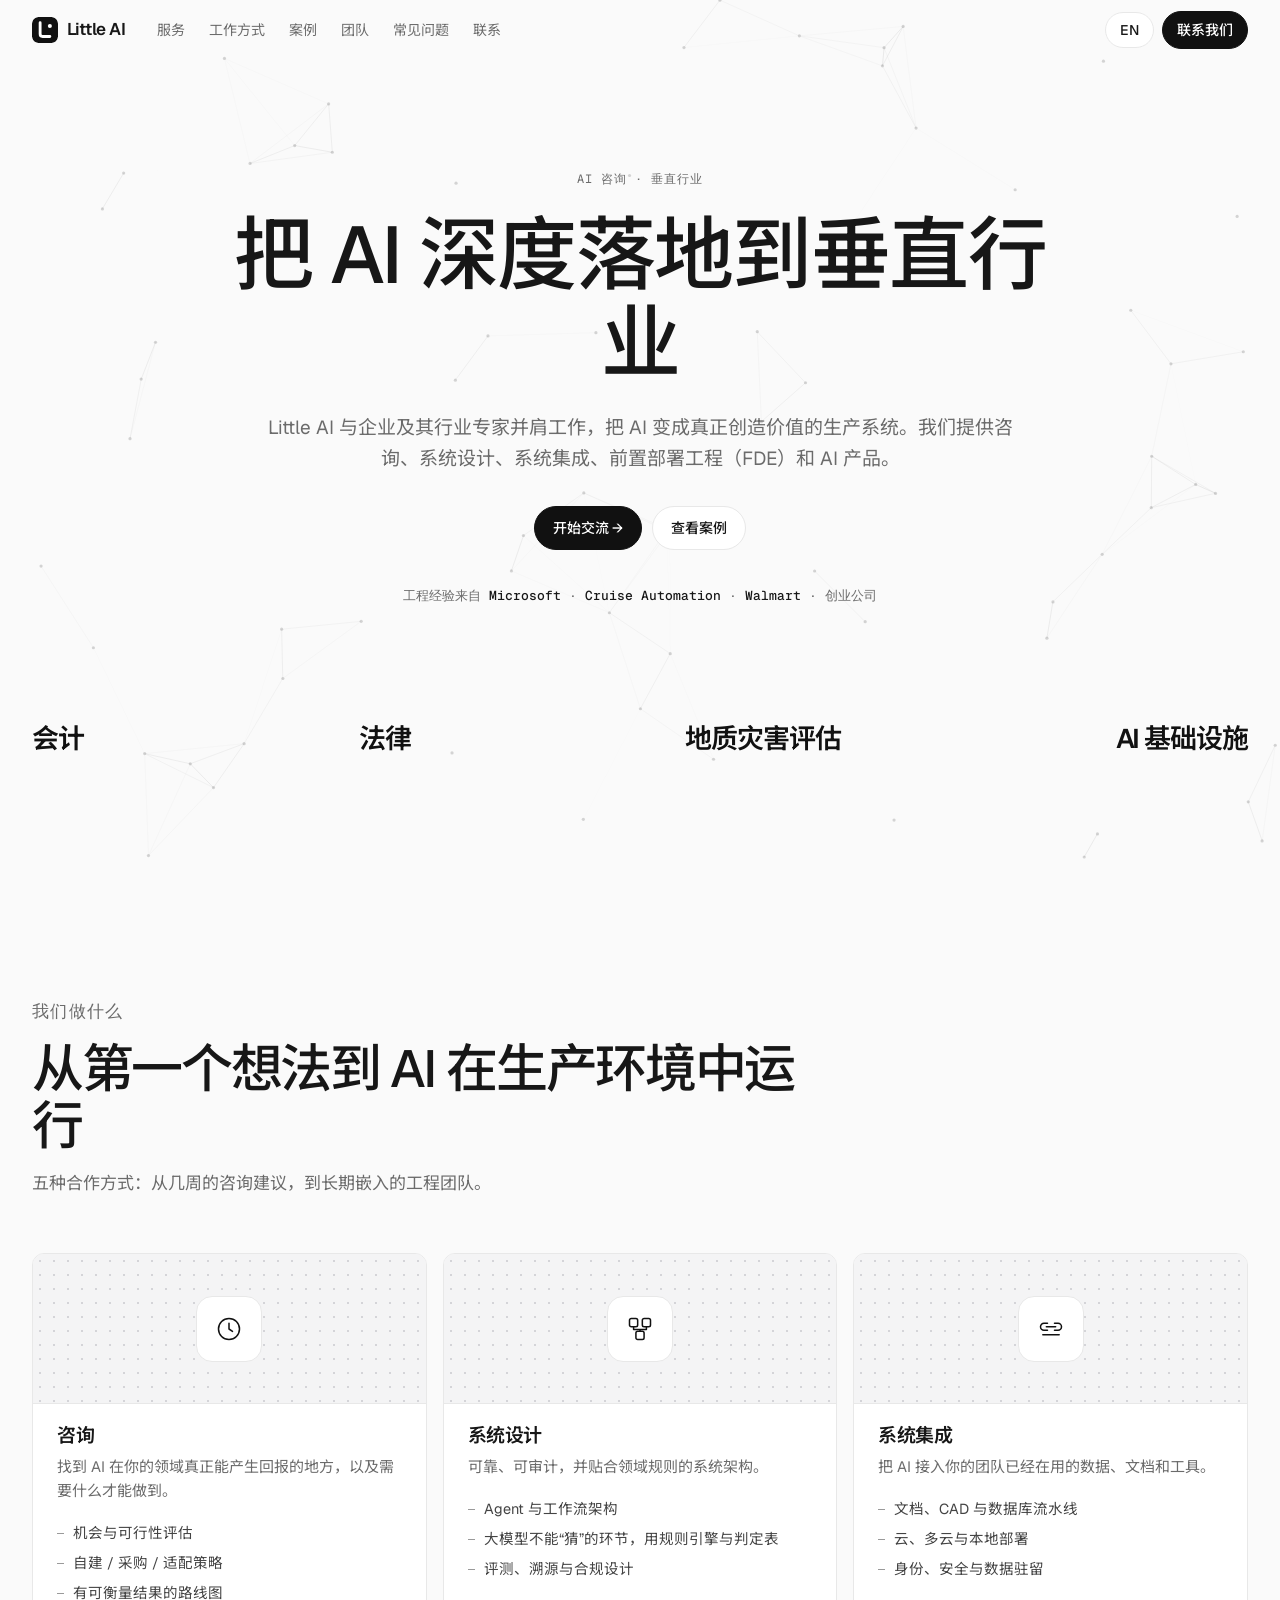
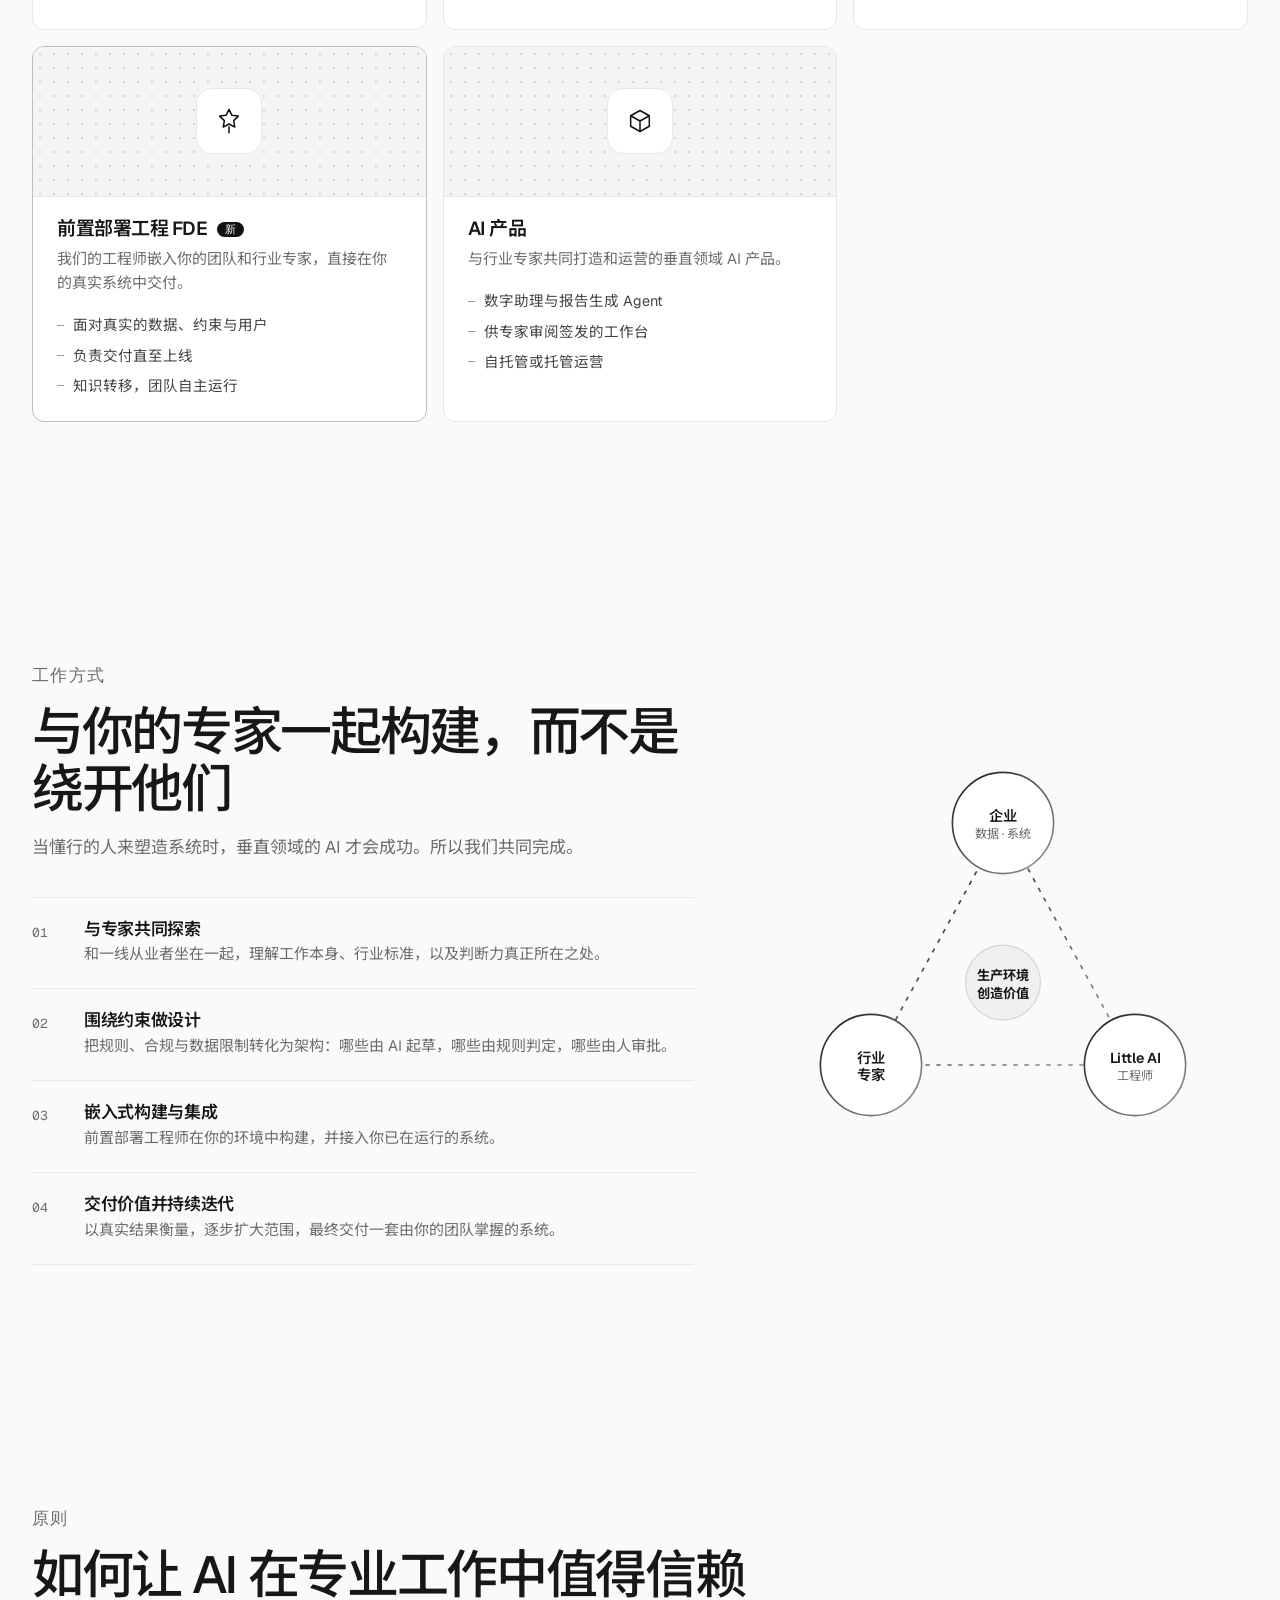
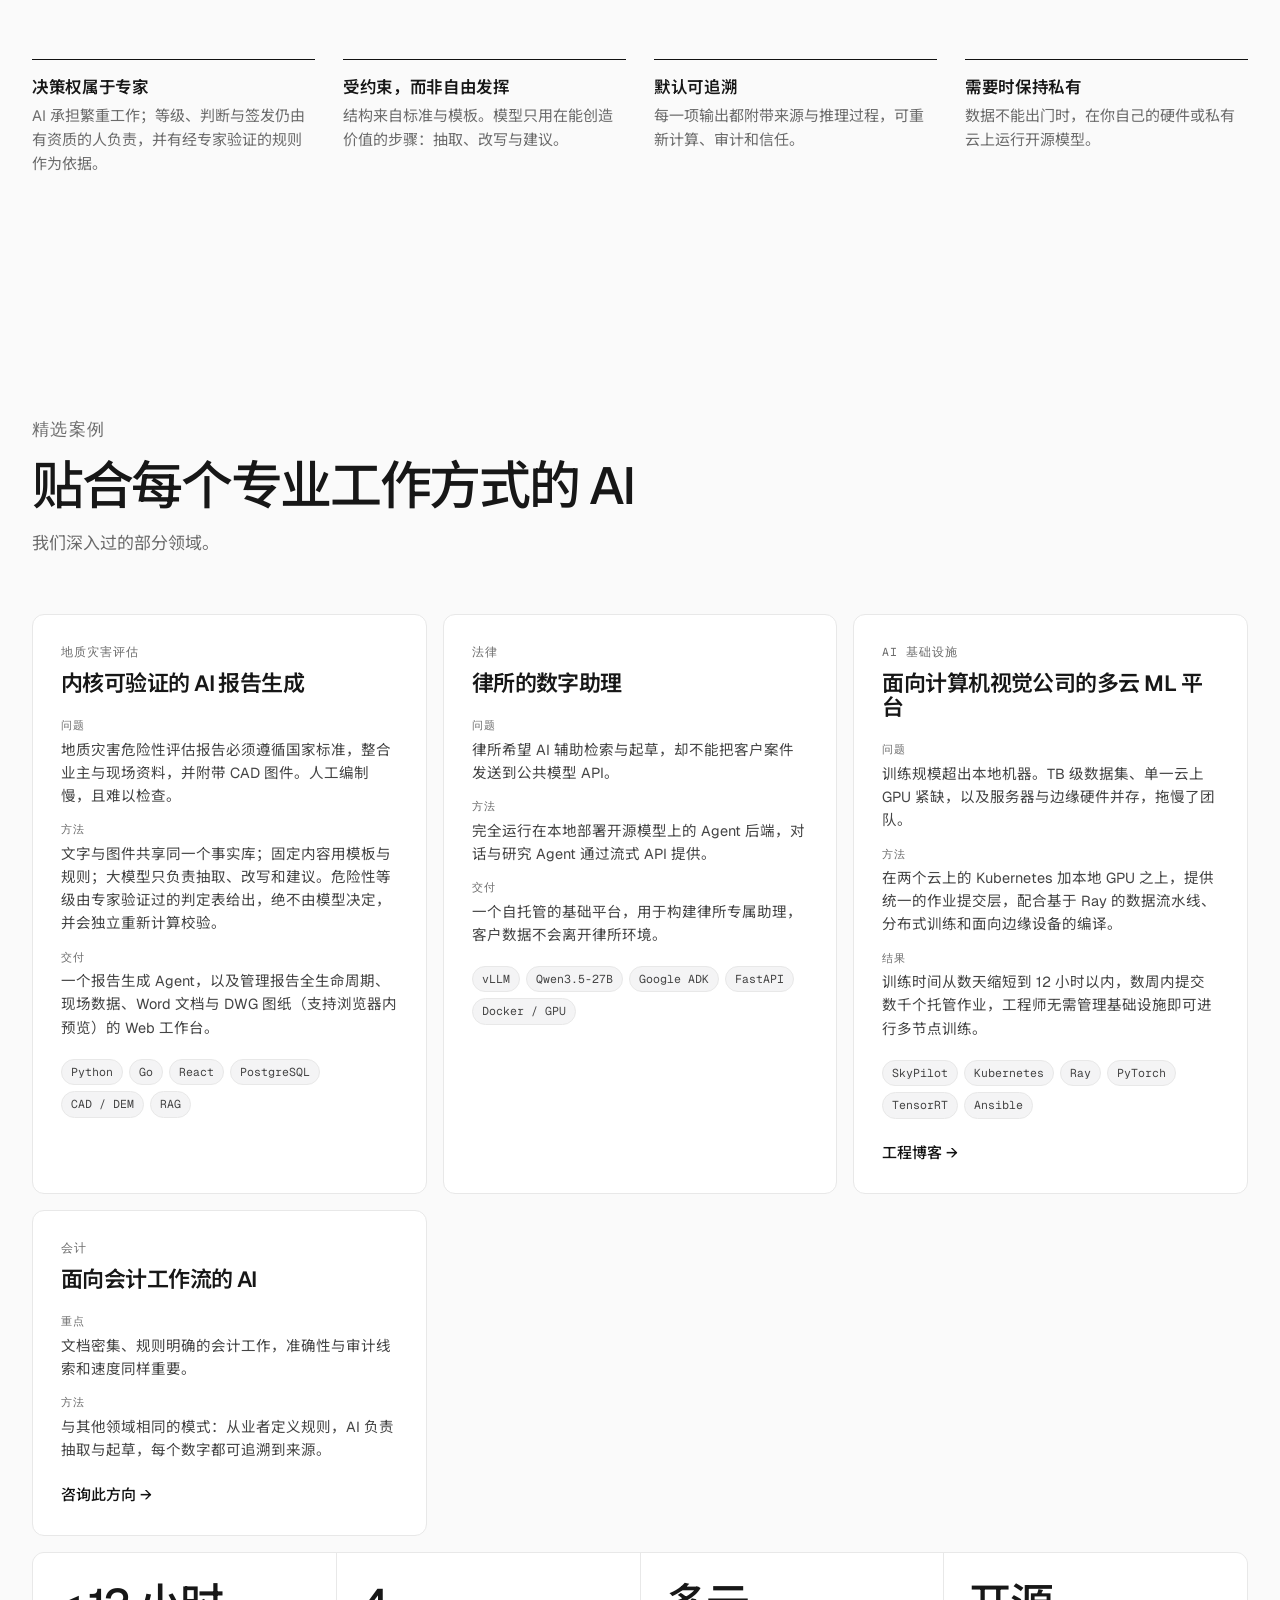
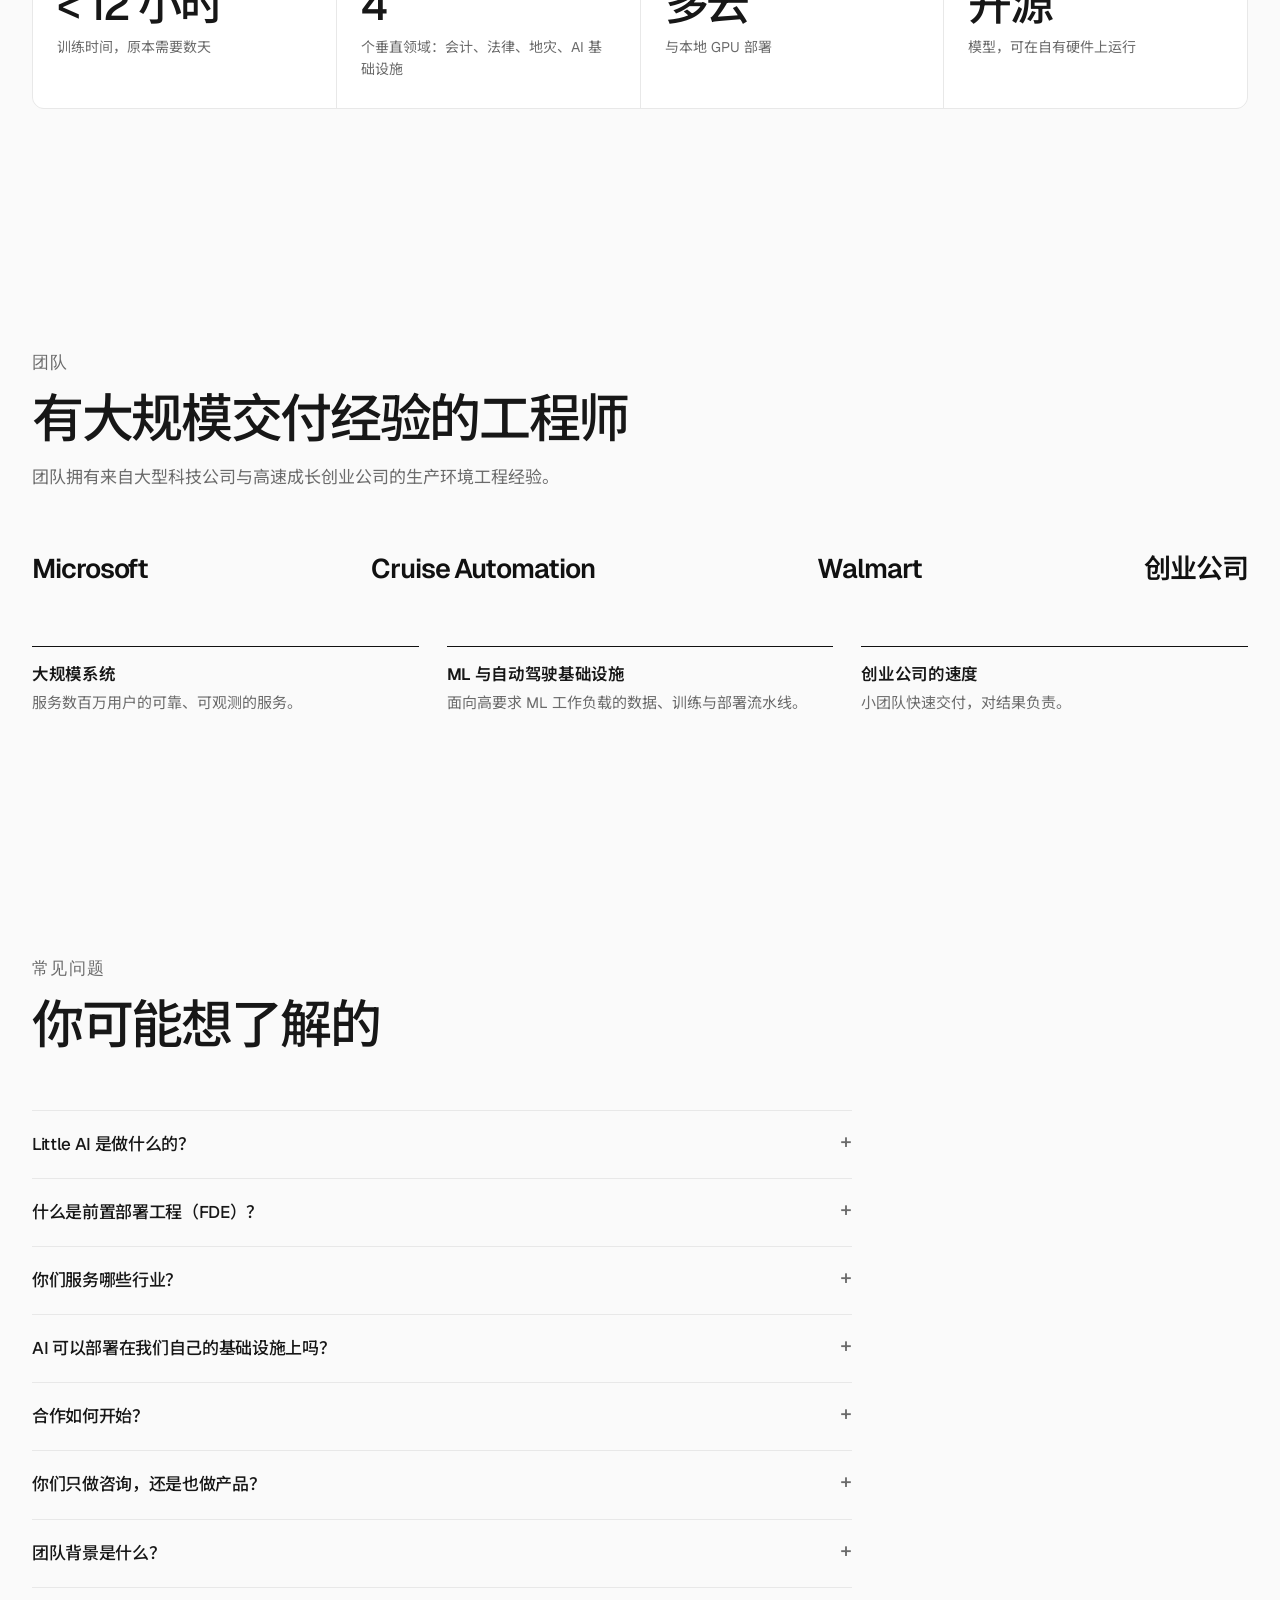
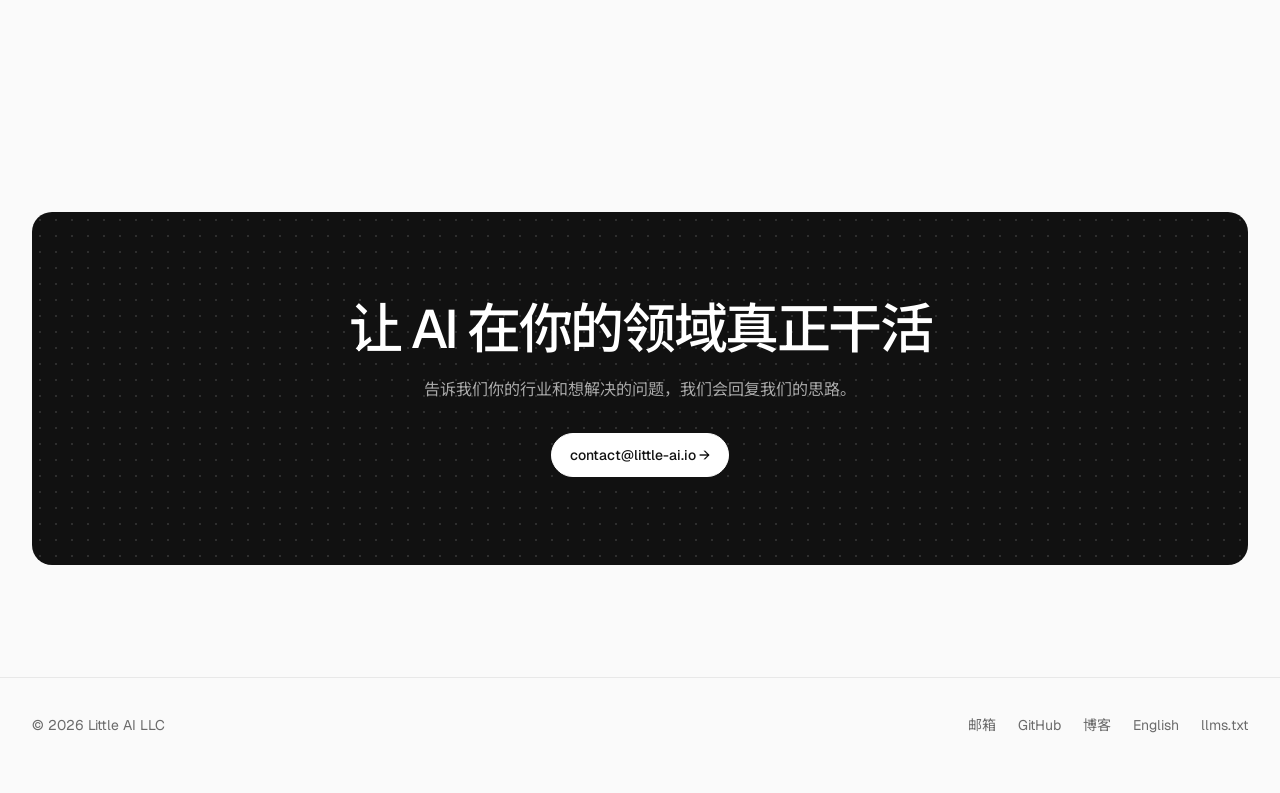
==== commit 950c9e7e: "Use apex domain little-ai.io as canonical; update URLs and README Co-Authored-By: Claude Sonnet 5.5 " ====
--- a/zh/index.html
+++ b/zh/index.html
@@ -5,18 +5,18 @@
 <meta name="viewport" content="width=device-width, initial-scale=1">
 <title>Little AI — 垂直行业的 AI 深度落地</title>
 <meta name="description" content="Little AI 与企业及行业专家共创，把 AI 落地到垂直领域：咨询、系统设计、系统集成、前置部署工程（FDE）与 AI 产品。">
-<link rel="canonical" href="https://www.little-ai.io/zh/">
-<link rel="alternate" hreflang="en" href="https://www.little-ai.io/">
-<link rel="alternate" hreflang="zh-CN" href="https://www.little-ai.io/zh/">
-<link rel="alternate" hreflang="x-default" href="https://www.little-ai.io/">
+<link rel="canonical" href="https://little-ai.io/zh/">
+<link rel="alternate" hreflang="en" href="https://little-ai.io/">
+<link rel="alternate" hreflang="zh-CN" href="https://little-ai.io/zh/">
+<link rel="alternate" hreflang="x-default" href="https://little-ai.io/">
 <link rel="alternate" type="text/markdown" href="index.md">
 <meta name="theme-color" content="#fafafa">
 <meta property="og:type" content="website">
 <meta property="og:site_name" content="Little AI">
 <meta property="og:title" content="Little AI — 垂直行业的 AI 深度落地">
 <meta property="og:description" content="我们与企业和行业专家并肩工作，把 AI 落地到会计、法律、地质灾害评估与 AI 基础设施等领域。">
-<meta property="og:url" content="https://www.little-ai.io/zh/">
-<meta property="og:image" content="https://www.little-ai.io/assets/og.png">
+<meta property="og:url" content="https://little-ai.io/zh/">
+<meta property="og:image" content="https://little-ai.io/assets/og.png">
 <meta property="og:locale" content="zh_CN">
 <meta property="og:locale:alternate" content="en_US">
 <meta name="twitter:card" content="summary_large_image">
@@ -31,11 +31,11 @@
   "@graph": [
     {
       "@type": "ProfessionalService",
-      "@id": "https://www.little-ai.io/#org",
+      "@id": "https://little-ai.io/#org",
       "name": "Little AI",
       "alternateName": "Little AI LLC",
-      "url": "https://www.little-ai.io/zh/",
-      "logo": "https://www.little-ai.io/assets/logo.svg",
+      "url": "https://little-ai.io/zh/",
+      "logo": "https://little-ai.io/assets/logo.svg",
       "email": "contact@little-ai.io",
       "description": "Little AI 是一家 AI 咨询公司，与企业和行业专家共同把 AI 深度落地到垂直行业。服务包括：咨询、系统设计、系统集成、前置部署工程（FDE）与 AI 产品。",
       "sameAs": ["https://github.com/little-ai-io", "https://jilongliao.github.io/"],
@@ -55,20 +55,20 @@
     },
     {
       "@type": "WebSite",
-      "@id": "https://www.little-ai.io/#site",
-      "url": "https://www.little-ai.io/",
+      "@id": "https://little-ai.io/#site",
+      "url": "https://little-ai.io/",
       "name": "Little AI",
       "inLanguage": ["en", "zh-CN"],
-      "publisher": {"@id": "https://www.little-ai.io/#org"}
+      "publisher": {"@id": "https://little-ai.io/#org"}
     },
     {
       "@type": "WebPage",
-      "@id": "https://www.little-ai.io/zh/#page",
-      "url": "https://www.little-ai.io/zh/",
+      "@id": "https://little-ai.io/zh/#page",
+      "url": "https://little-ai.io/zh/",
       "name": "Little AI — 垂直行业的 AI 深度落地",
       "inLanguage": "zh-CN",
-      "isPartOf": {"@id": "https://www.little-ai.io/#site"},
-      "about": {"@id": "https://www.little-ai.io/#org"}
+      "isPartOf": {"@id": "https://little-ai.io/#site"},
+      "about": {"@id": "https://little-ai.io/#org"}
     },
     {
       "@type": "FAQPage",
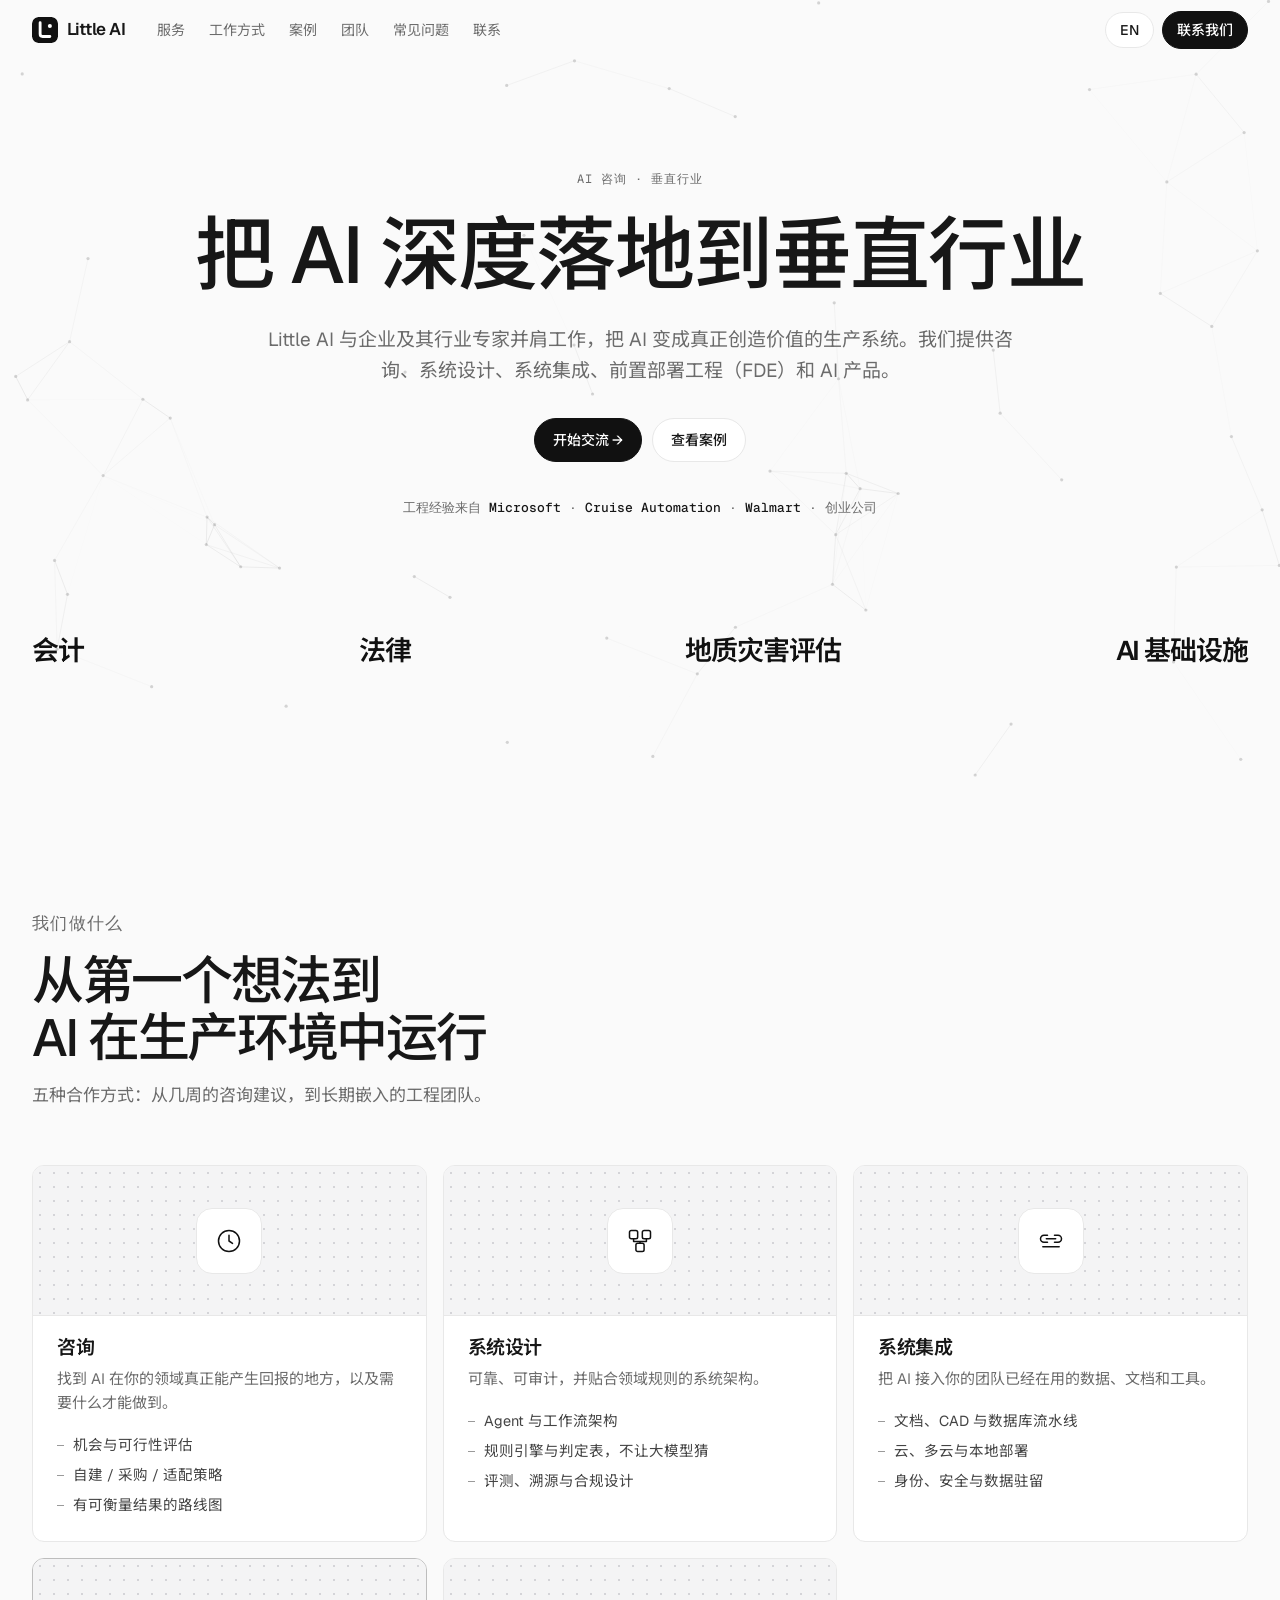
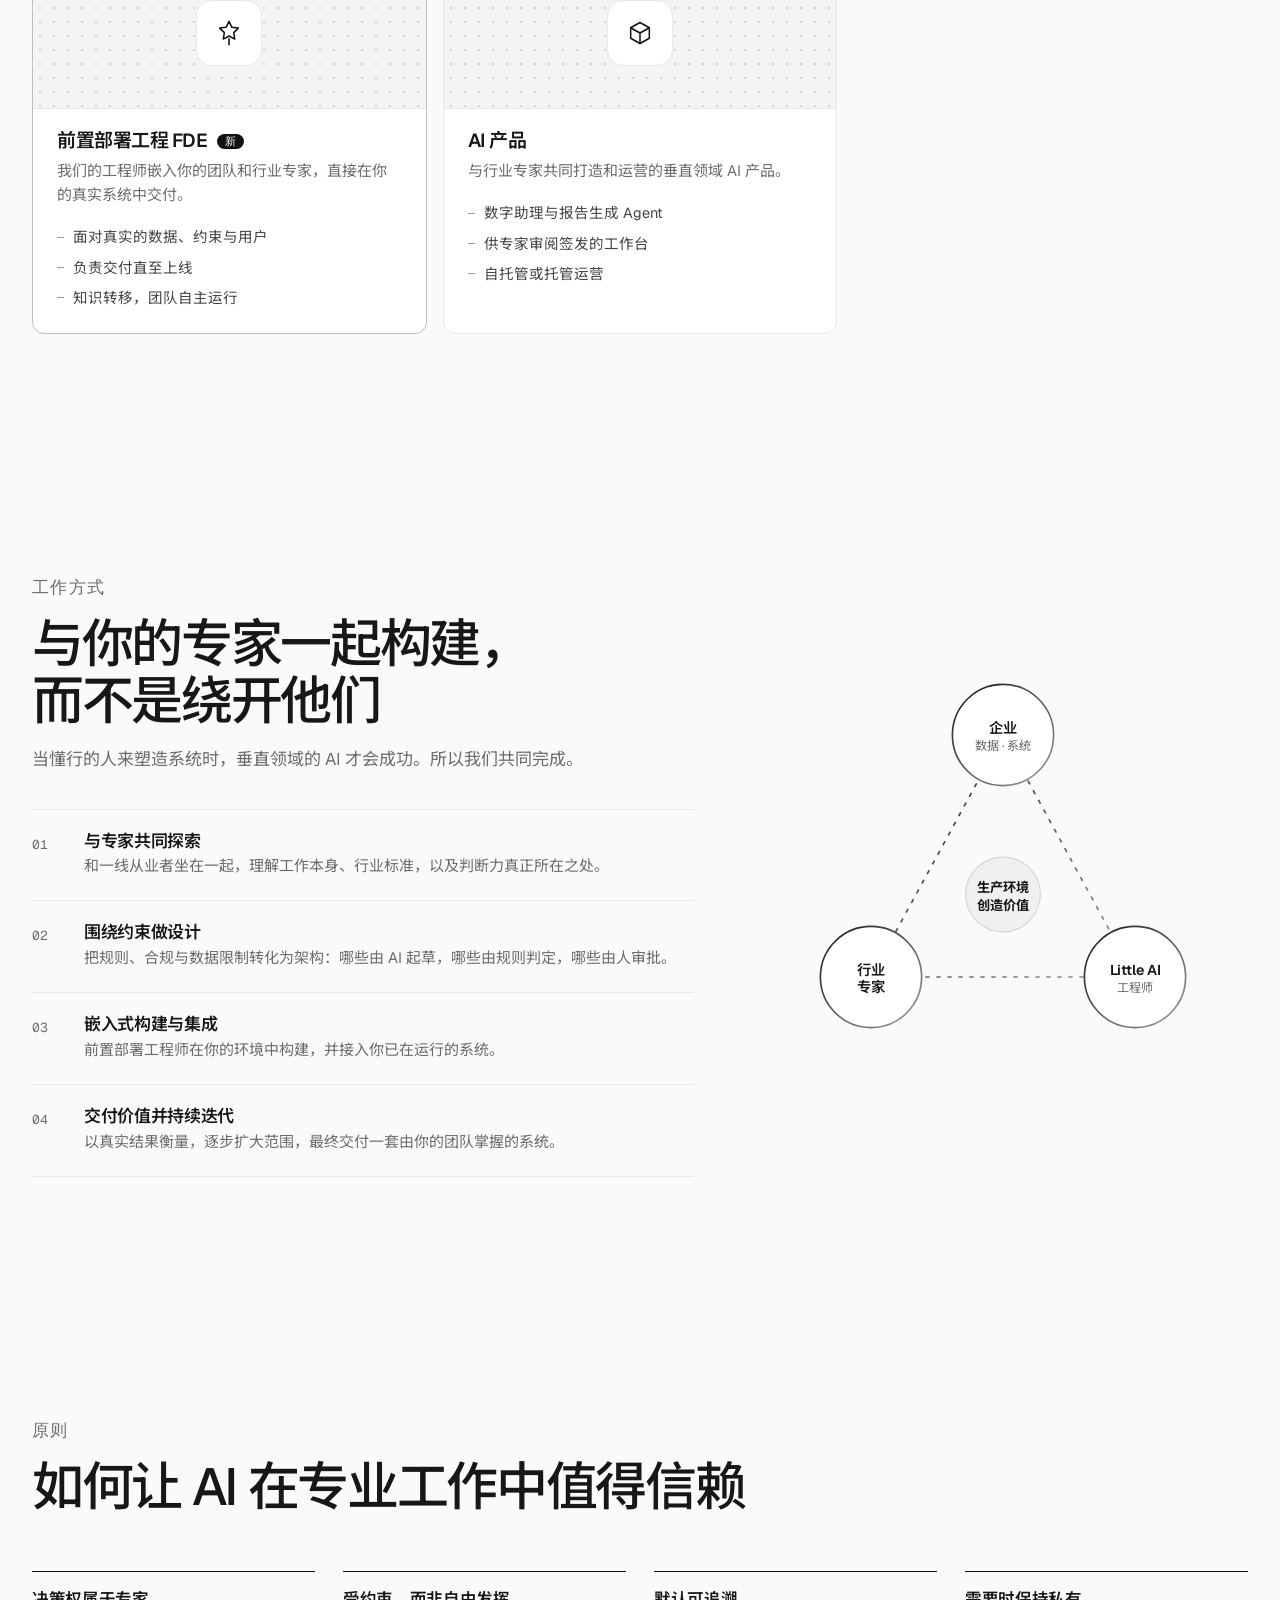
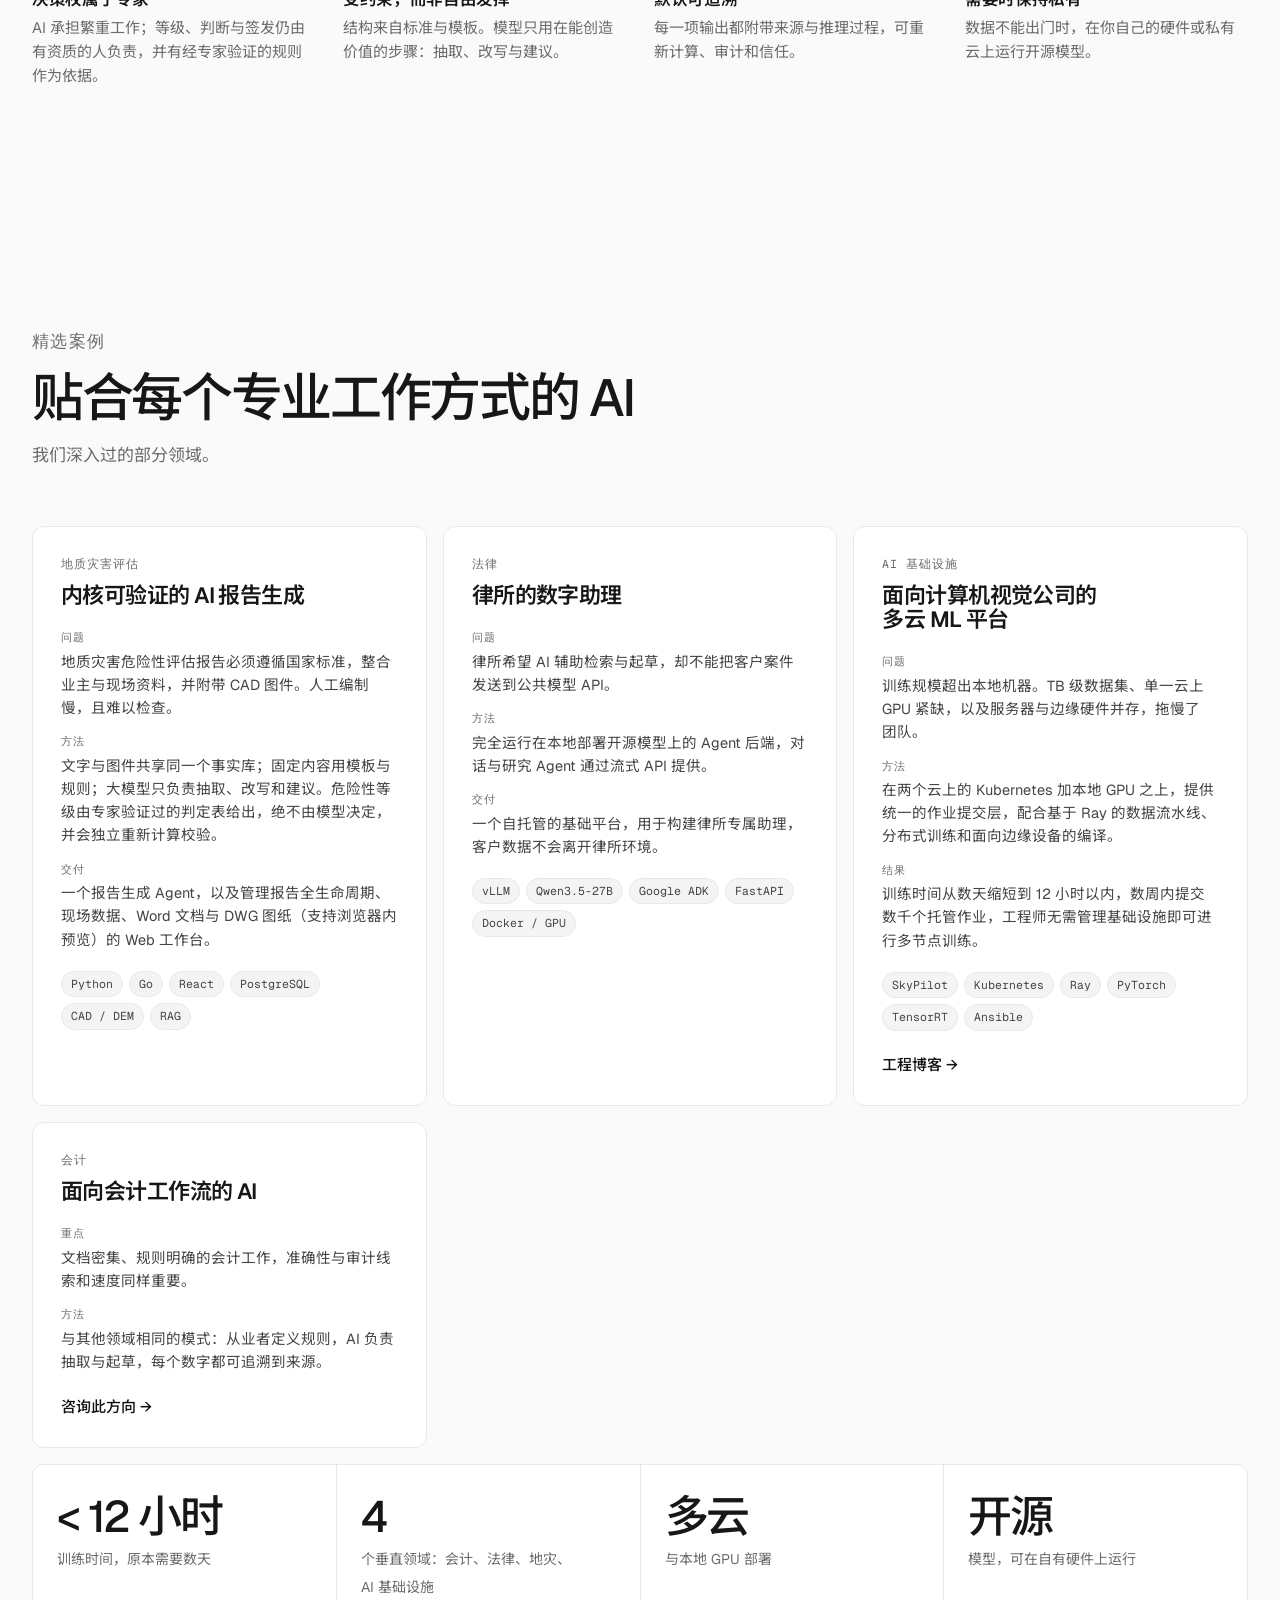
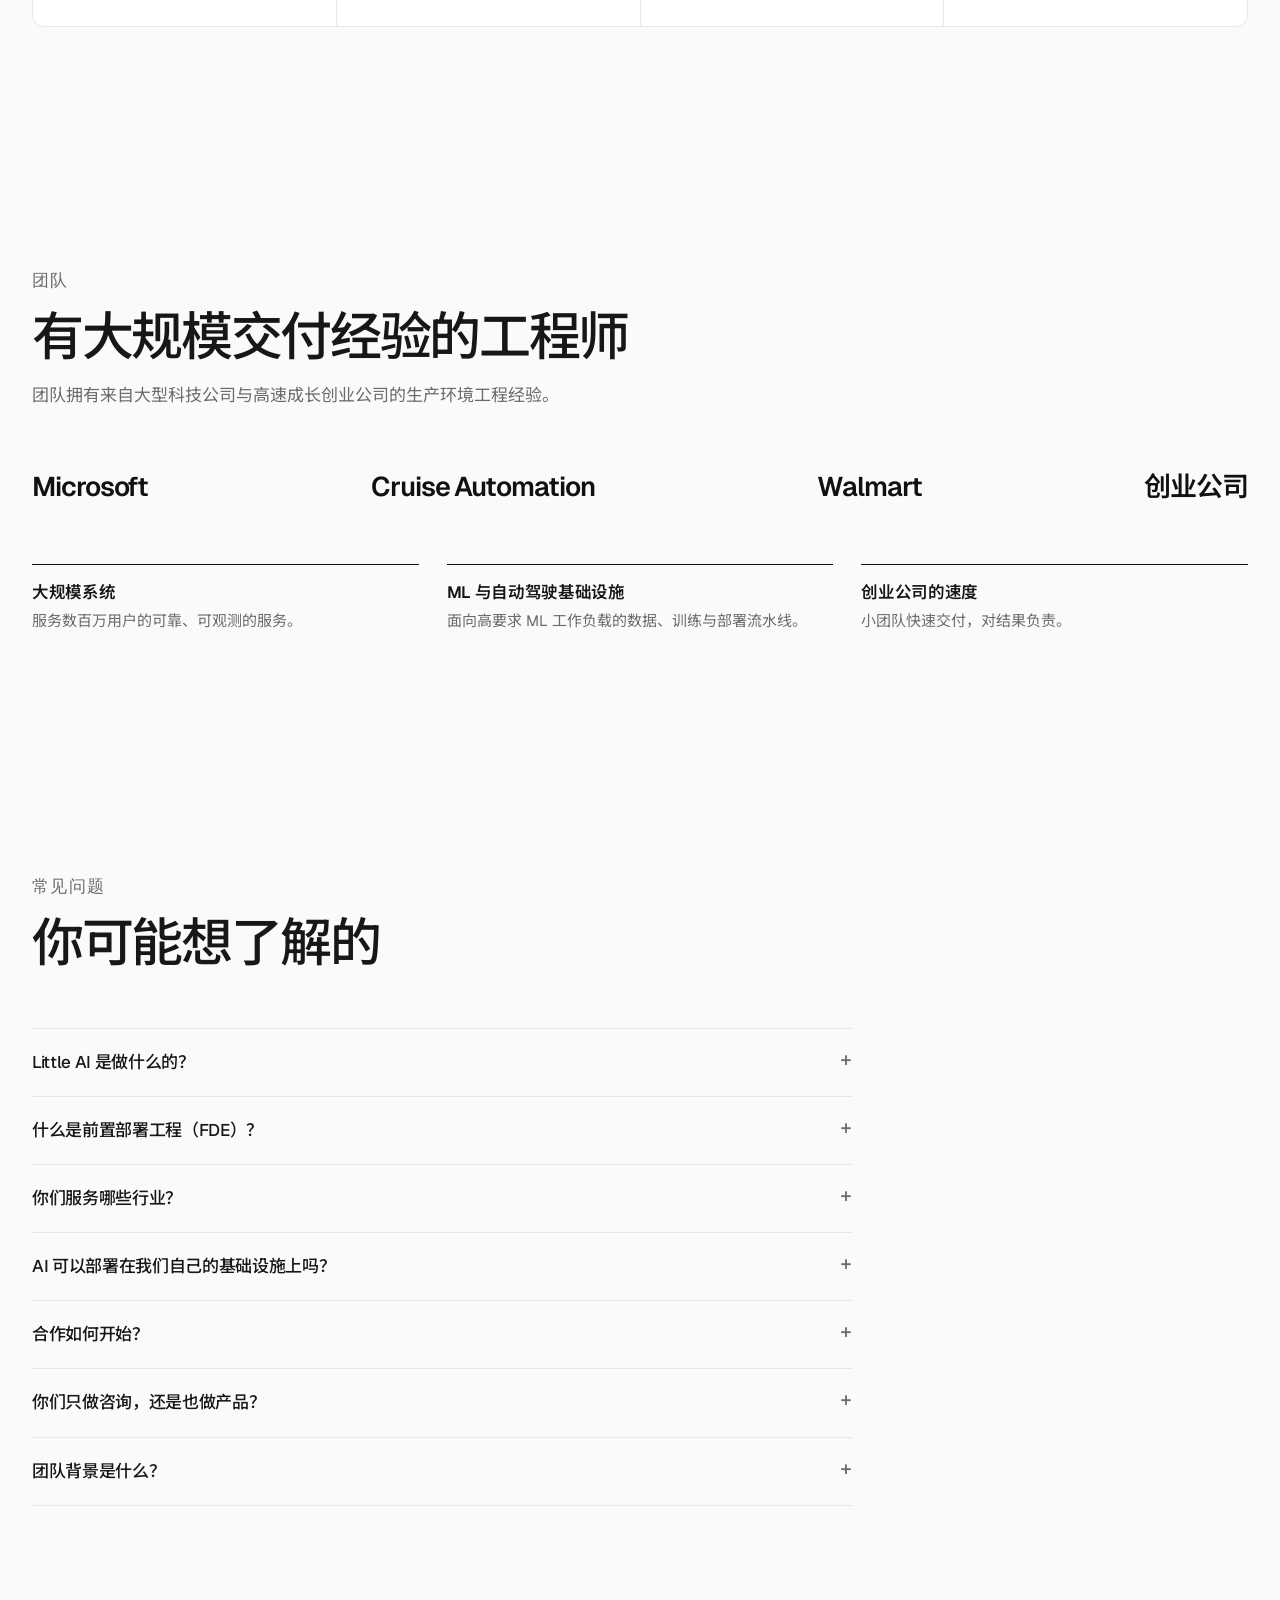
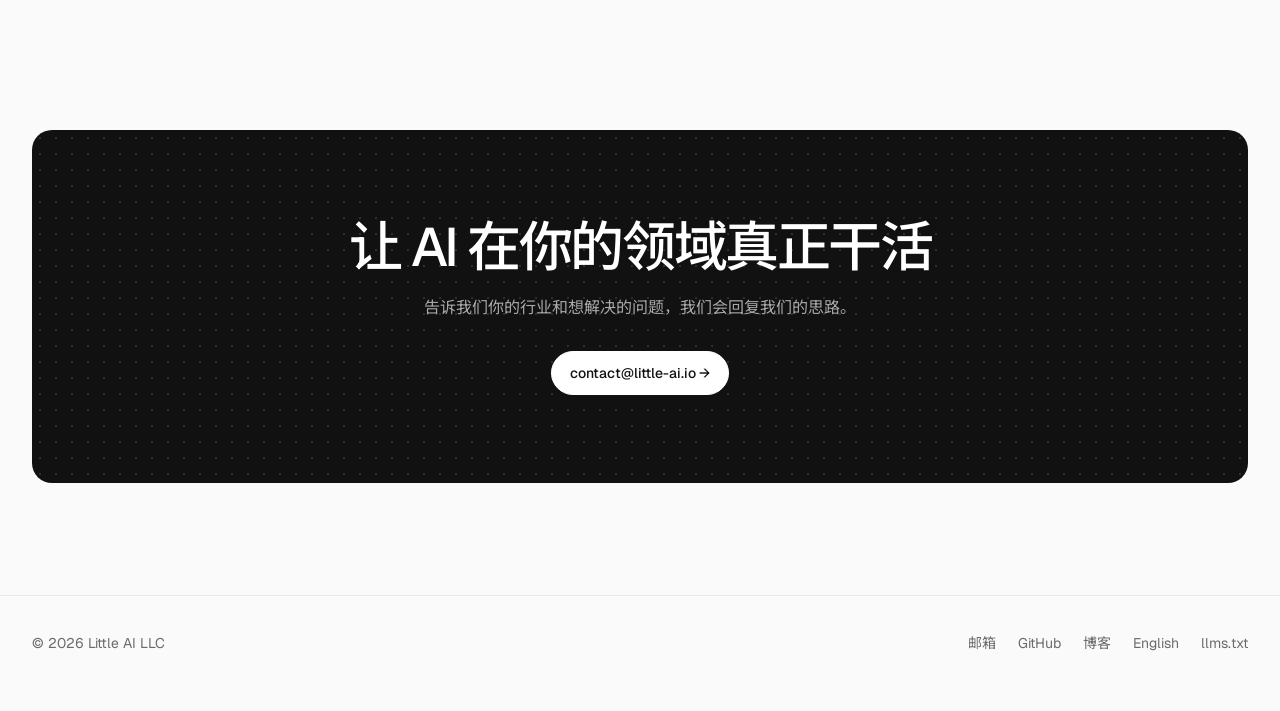
==== commit dd8df650: "Make Chinese heading wrapping browser-independent; fix narrow-screen card overflow Co-Authored-By: C" ====
--- a/zh/index.html
+++ b/zh/index.html
@@ -115,7 +115,7 @@
     <canvas id="net" aria-hidden="true"></canvas>
     <div class="wrap">
       <p class="eyebrow">AI 咨询 · 垂直行业</p>
-      <h1 id="h-hero">把 AI 深度落地到<span class="grad-text">垂直行业</span></h1>
+      <h1 id="h-hero">把 AI 深度落地到<wbr><span class="grad-text">垂直行业</span></h1>
       <p class="lead">Little AI 与企业及其行业专家并肩工作，把 AI 变成真正创造价值的生产系统。我们提供咨询、系统设计、系统集成、前置部署工程（FDE）和 AI 产品。</p>
       <div class="hero-cta">
         <a class="btn btn-primary" href="mailto:contact@little-ai.io?subject=Little%20AI%20%E5%92%A8%E8%AF%A2">开始交流 →</a>
@@ -135,7 +135,7 @@
     <div class="wrap">
       <div class="sec-head reveal">
         <p class="eyebrow">我们做什么</p>
-        <h2 id="h-services">从第一个想法到 AI 在生产环境中运行</h2>
+        <h2 id="h-services">从第一个想法<wbr>到 AI <wbr>在生产环境中运行</h2>
         <p>五种合作方式：从几周的咨询建议，到长期嵌入的工程团队。</p>
       </div>
       <div class="grid g-services">
@@ -149,7 +149,7 @@
           <div class="icon"><svg viewBox="0 0 24 24" fill="none" stroke="currentColor" stroke-width="1.8" stroke-linecap="round" stroke-linejoin="round" aria-hidden="true"><rect x="3" y="3" width="7" height="7" rx="1.5"/><rect x="14" y="3" width="7" height="7" rx="1.5"/><rect x="8.5" y="14" width="7" height="7" rx="1.5"/><path d="M6.5 10v2.5h11V10M12 12.5V14"/></svg></div>
           <h3>系统设计</h3>
           <p>可靠、可审计，并贴合领域规则的系统架构。</p>
-          <ul><li>Agent 与工作流架构</li><li>大模型不能“猜”的环节，用规则引擎与判定表</li><li>评测、溯源与合规设计</li></ul>
+          <ul><li>Agent 与工作流架构</li><li>规则引擎与判定表，不让大模型猜</li><li>评测、溯源与合规设计</li></ul>
         </article>
         <article class="card reveal">
           <div class="icon"><svg viewBox="0 0 24 24" fill="none" stroke="currentColor" stroke-width="1.8" stroke-linecap="round" stroke-linejoin="round" aria-hidden="true"><path d="M9 7H6a3 3 0 0 0 0 6h3M15 7h3a3 3 0 0 1 0 6h-3M8 10h8"/><path d="M5 17h14"/></svg></div>
@@ -178,14 +178,14 @@
       <div>
         <div class="sec-head reveal" style="margin-bottom:36px">
           <p class="eyebrow">工作方式</p>
-          <h2 id="h-approach">与你的专家一起构建，而不是绕开他们</h2>
+          <h2 id="h-approach">与你的专家一起构建，<wbr>而不是绕开他们</h2>
           <p>当懂行的人来塑造系统时，垂直领域的 AI 才会成功。所以我们共同完成。</p>
         </div>
         <ol class="steps">
-          <li class="reveal"><h3>与专家共同探索</h3><p>和一线从业者坐在一起，理解工作本身、行业标准，以及判断力真正所在之处。</p></li>
-          <li class="reveal"><h3>围绕约束做设计</h3><p>把规则、合规与数据限制转化为架构：哪些由 AI 起草，哪些由规则判定，哪些由人审批。</p></li>
-          <li class="reveal"><h3>嵌入式构建与集成</h3><p>前置部署工程师在你的环境中构建，并接入你已在运行的系统。</p></li>
-          <li class="reveal"><h3>交付价值并持续迭代</h3><p>以真实结果衡量，逐步扩大范围，最终交付一套由你的团队掌握的系统。</p></li>
+          <li class="reveal"><h3>与专家<wbr>共同探索</h3><p>和一线从业者坐在一起，理解工作本身、行业标准，以及判断力真正所在之处。</p></li>
+          <li class="reveal"><h3>围绕约束<wbr>做设计</h3><p>把规则、合规与数据限制转化为架构：哪些由 AI 起草，哪些由规则判定，哪些由人审批。</p></li>
+          <li class="reveal"><h3>嵌入式构建<wbr>与集成</h3><p>前置部署工程师在你的环境中构建，并接入你已在运行的系统。</p></li>
+          <li class="reveal"><h3>交付价值<wbr>并持续迭代</h3><p>以真实结果衡量，逐步扩大范围，最终交付一套由你的团队掌握的系统。</p></li>
         </ol>
       </div>
       <figure class="reveal" style="margin:0">
@@ -213,13 +213,13 @@
     <div class="wrap">
       <div class="sec-head reveal">
         <p class="eyebrow">原则</p>
-        <h2 id="h-principles">如何让 AI 在专业工作中值得信赖</h2>
+        <h2 id="h-principles">如何让 AI <wbr>在专业工作中<wbr>值得信赖</h2>
       </div>
       <div class="grid g-4">
-        <div class="principle reveal"><h3>决策权属于专家</h3><p>AI 承担繁重工作；等级、判断与签发仍由有资质的人负责，并有经专家验证的规则作为依据。</p></div>
-        <div class="principle reveal"><h3>受约束，而非自由发挥</h3><p>结构来自标准与模板。模型只用在能创造价值的步骤：抽取、改写与建议。</p></div>
+        <div class="principle reveal"><h3>决策权<wbr>属于专家</h3><p>AI 承担繁重工作；等级、判断与签发仍由有资质的人负责，并有经专家验证的规则作为依据。</p></div>
+        <div class="principle reveal"><h3>受约束，<wbr>而非自由发挥</h3><p>结构来自标准与模板。模型只用在能创造价值的步骤：抽取、改写与建议。</p></div>
         <div class="principle reveal"><h3>默认可追溯</h3><p>每一项输出都附带来源与推理过程，可重新计算、审计和信任。</p></div>
-        <div class="principle reveal"><h3>需要时保持私有</h3><p>数据不能出门时，在你自己的硬件或私有云上运行开源模型。</p></div>
+        <div class="principle reveal"><h3>需要时<wbr>保持私有</h3><p>数据不能出门时，在你自己的硬件或私有云上运行开源模型。</p></div>
       </div>
     </div>
   </section>
@@ -228,7 +228,7 @@
     <div class="wrap">
       <div class="sec-head reveal">
         <p class="eyebrow">精选案例</p>
-        <h2 id="h-work">贴合每个专业工作方式的 AI</h2>
+        <h2 id="h-work">贴合每个专业<wbr>工作方式的&nbsp;AI</h2>
         <p>我们深入过的部分领域。</p>
       </div>
       <div class="grid g-cases">
@@ -254,7 +254,7 @@
         </article>
         <article class="card case reveal">
           <p class="meta">AI 基础设施</p>
-          <h3>面向计算机视觉公司的多云 ML 平台</h3>
+          <h3>面向计算机视觉公司的<wbr>多云 ML&nbsp;平台</h3>
           <dl>
             <div><dt>问题</dt><dd>训练规模超出本地机器。TB 级数据集、单一云上 GPU 紧缺，以及服务器与边缘硬件并存，拖慢了团队。</dd></div>
             <div><dt>方法</dt><dd>在两个云上的 Kubernetes 加本地 GPU 之上，提供统一的作业提交层，配合基于 Ray 的数据流水线、分布式训练和面向边缘设备的编译。</dd></div>
@@ -276,7 +276,7 @@
 
       <div class="stats reveal" role="list">
         <div class="stat" role="listitem"><b class="grad-text">&lt; 12 小时</b><span>训练时间，原本需要数天</span></div>
-        <div class="stat" role="listitem"><b class="grad-text">4</b><span>个垂直领域：会计、法律、地灾、AI 基础设施</span></div>
+        <div class="stat" role="listitem"><b class="grad-text">4</b><span>个垂直领域：会计、法律、地灾、<span class="nb">AI 基础设施</span></span></div>
         <div class="stat" role="listitem"><b class="grad-text">多云</b><span>与本地 GPU 部署</span></div>
         <div class="stat" role="listitem"><b class="grad-text">开源</b><span>模型，可在自有硬件上运行</span></div>
       </div>
@@ -287,7 +287,7 @@
     <div class="wrap">
       <div class="sec-head reveal">
         <p class="eyebrow">团队</p>
-        <h2 id="h-team">有大规模交付经验的工程师</h2>
+        <h2 id="h-team">有大规模交付经验的<wbr>工程师</h2>
         <p>团队拥有来自大型科技公司与高速成长创业公司的生产环境工程经验。</p>
       </div>
       <p class="logos reveal" aria-label="过往工程经验"><span>Microsoft</span><span>Cruise Automation</span><span>Walmart</span><span>创业公司</span></p>
@@ -320,7 +320,7 @@
   <section id="contact" aria-labelledby="h-contact">
     <div class="wrap">
       <div class="cta-panel reveal">
-        <h2 id="h-contact">让 AI 在你的领域真正干活</h2>
+        <h2 id="h-contact">让 AI 在你的领域<wbr>真正干活</h2>
         <p>告诉我们你的行业和想解决的问题，我们会回复我们的思路。</p>
         <a class="btn btn-primary" href="mailto:contact@little-ai.io?subject=Little%20AI%20%E5%92%A8%E8%AF%A2">contact@little-ai.io →</a>
       </div>
--- a/styles.css
+++ b/styles.css
@@ -30,14 +30,15 @@
 ::selection { background: #171717; color: #fff; }
 a { color: inherit; text-decoration: none; }
 img, svg { max-width: 100%; }
-h1, h2, h3 { line-height: 1.1; margin: 0; letter-spacing: -0.035em; font-weight: 500; }
+h1, h2, h3 { line-height: 1.1; margin: 0; letter-spacing: -0.035em; font-weight: 500; text-wrap: balance; }
 p { margin: 0; }
+p, li, dd, summary, .stat span { text-wrap: pretty; }
 ul, ol { margin: 0; padding: 0; list-style: none; }
 
 .wrap { width: 100%; max-width: var(--max); margin: 0 auto; padding: 0 20px; }
 @media (min-width: 720px) { .wrap { padding: 0 32px; } }
 
-.grad-text { color: inherit; }
+.grad-text { color: inherit; white-space: nowrap; }
 .eyebrow {
   font-family: var(--mono);
   font-size: 12px;
@@ -109,7 +110,9 @@
 #net { position: absolute; inset: 0; width: 100%; height: 100%; z-index: -1; opacity: 0.55; }
 .hero .eyebrow { margin-bottom: 22px; }
 .hero h1 { font-size: clamp(40px, 6.6vw, 80px); max-width: 15ch; margin: 0 auto; letter-spacing: -0.05em; }
-:lang(zh) .hero h1 { max-width: 11em; letter-spacing: -0.02em; }
+:lang(zh) .hero h1 { font-size: clamp(24px, 6.6vw, 80px); max-width: none; letter-spacing: -0.02em; }
+/* CJK headings: break only at spaces / phrase boundaries, never between two characters of a word, so no browser can strand a lone last character */
+:lang(zh) h1, :lang(zh) h2, :lang(zh) h3 { word-break: keep-all; overflow-wrap: break-word; }
 .hero .lead { margin: 26px auto 0; max-width: 60ch; font-size: clamp(16px, 1.8vw, 19px); color: var(--muted); }
 .hero-cta { margin-top: 32px; display: flex; flex-wrap: wrap; gap: 10px; justify-content: center; }
 .hero-exp { margin-top: 36px; font-size: 13px; color: var(--muted); font-family: var(--mono); }
@@ -131,7 +134,7 @@
 .sec-head p { margin-top: 16px; color: var(--muted); font-size: 17px; max-width: 54ch; }
 
 .grid { display: grid; gap: 16px; }
-.g-services { grid-template-columns: repeat(auto-fit, minmax(300px, 1fr)); }
+.g-services { grid-template-columns: repeat(auto-fit, minmax(min(100%, 300px), 1fr)); }
 .g-cases { grid-template-columns: repeat(auto-fit, minmax(min(100%, 380px), 1fr)); }
 
 .card {
@@ -237,3 +240,5 @@
   .js .reveal { opacity: 1; transform: none; transition: none; }
   .card, .btn { transition: none; }
 }
+
+.nb { white-space: nowrap; }
